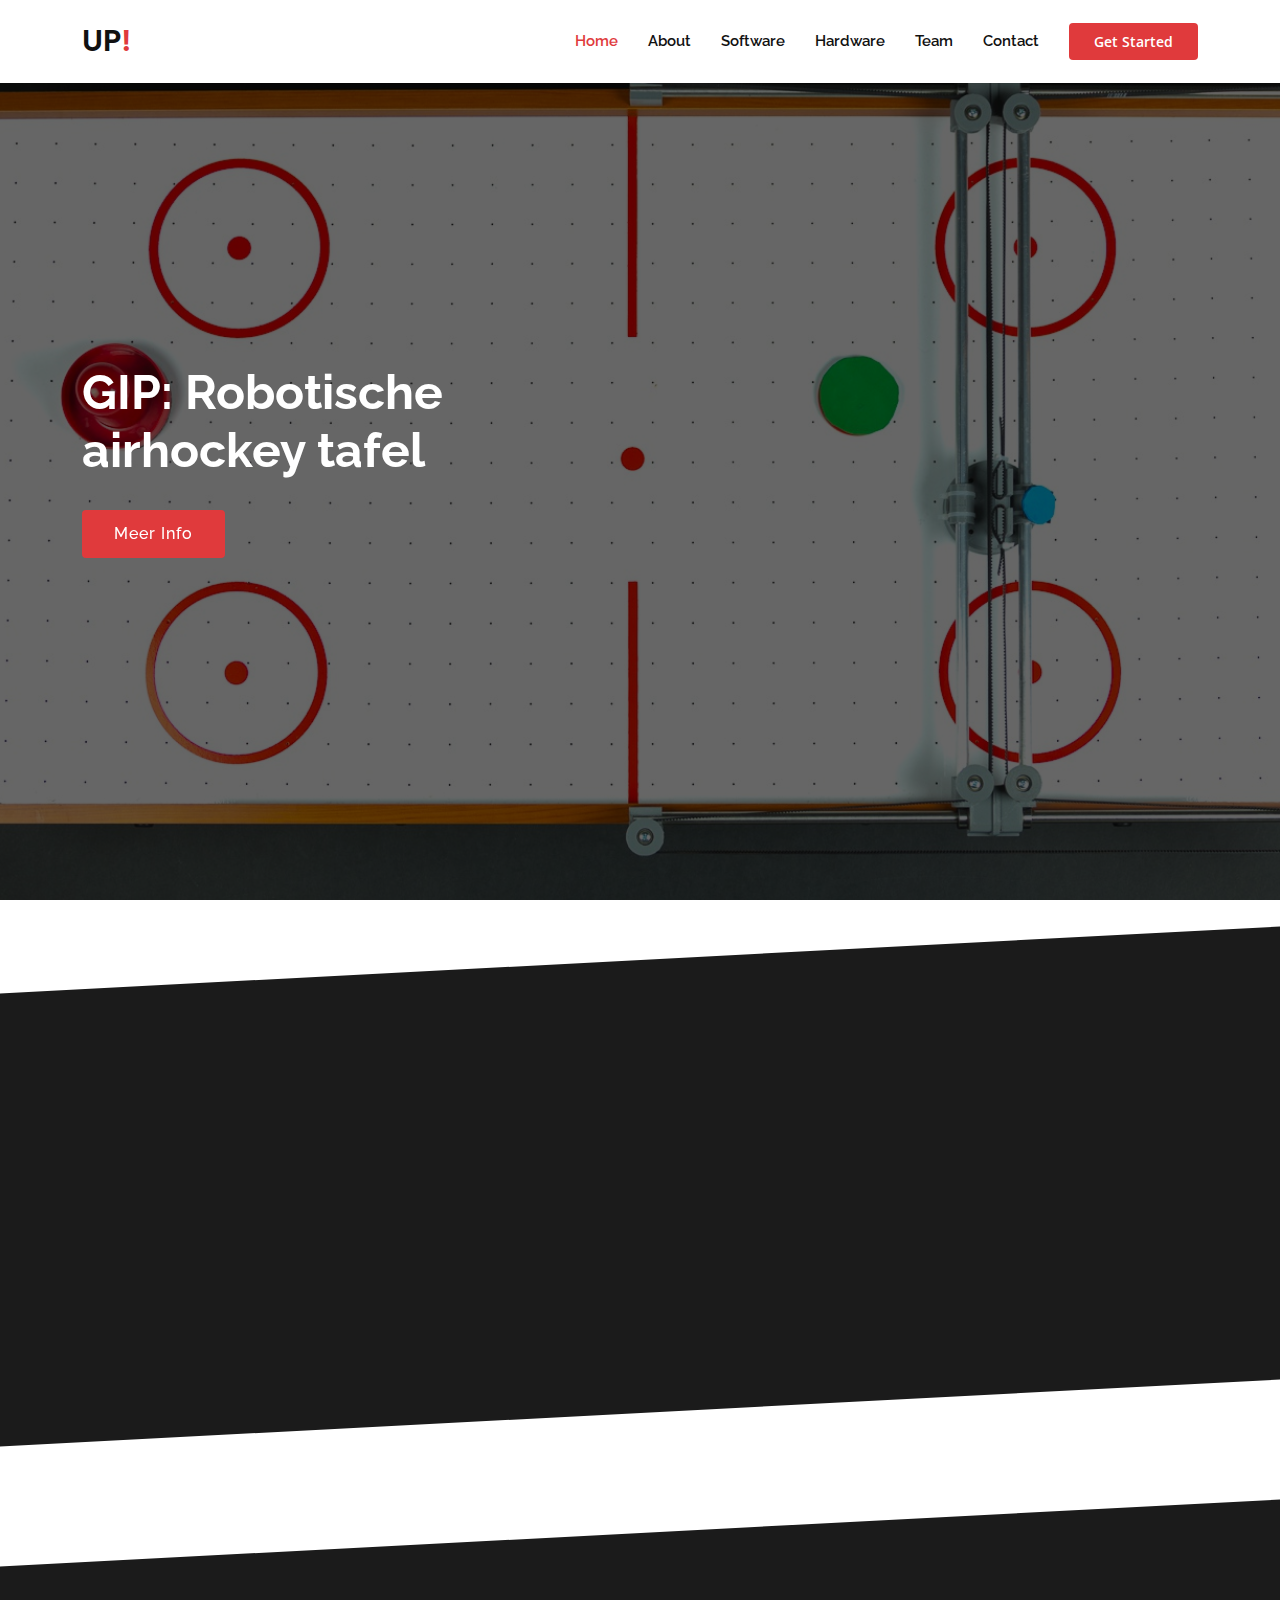
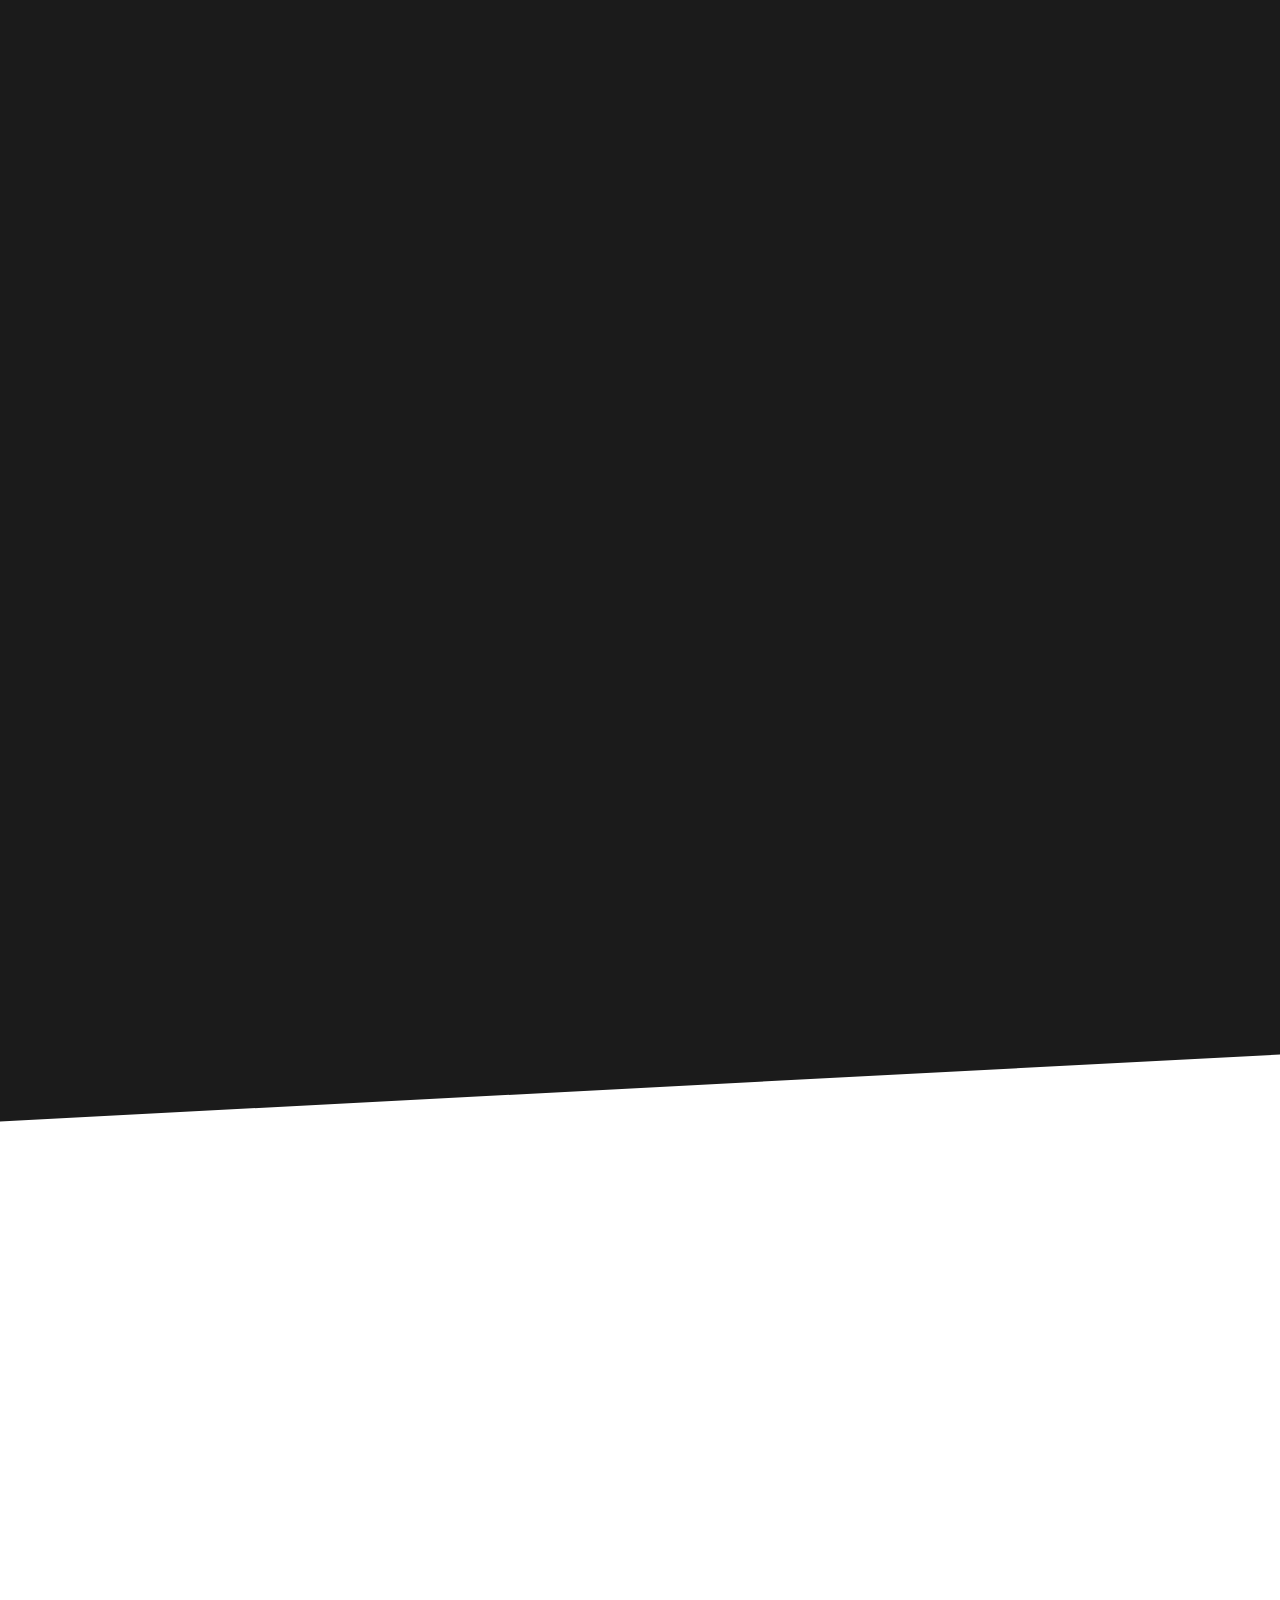
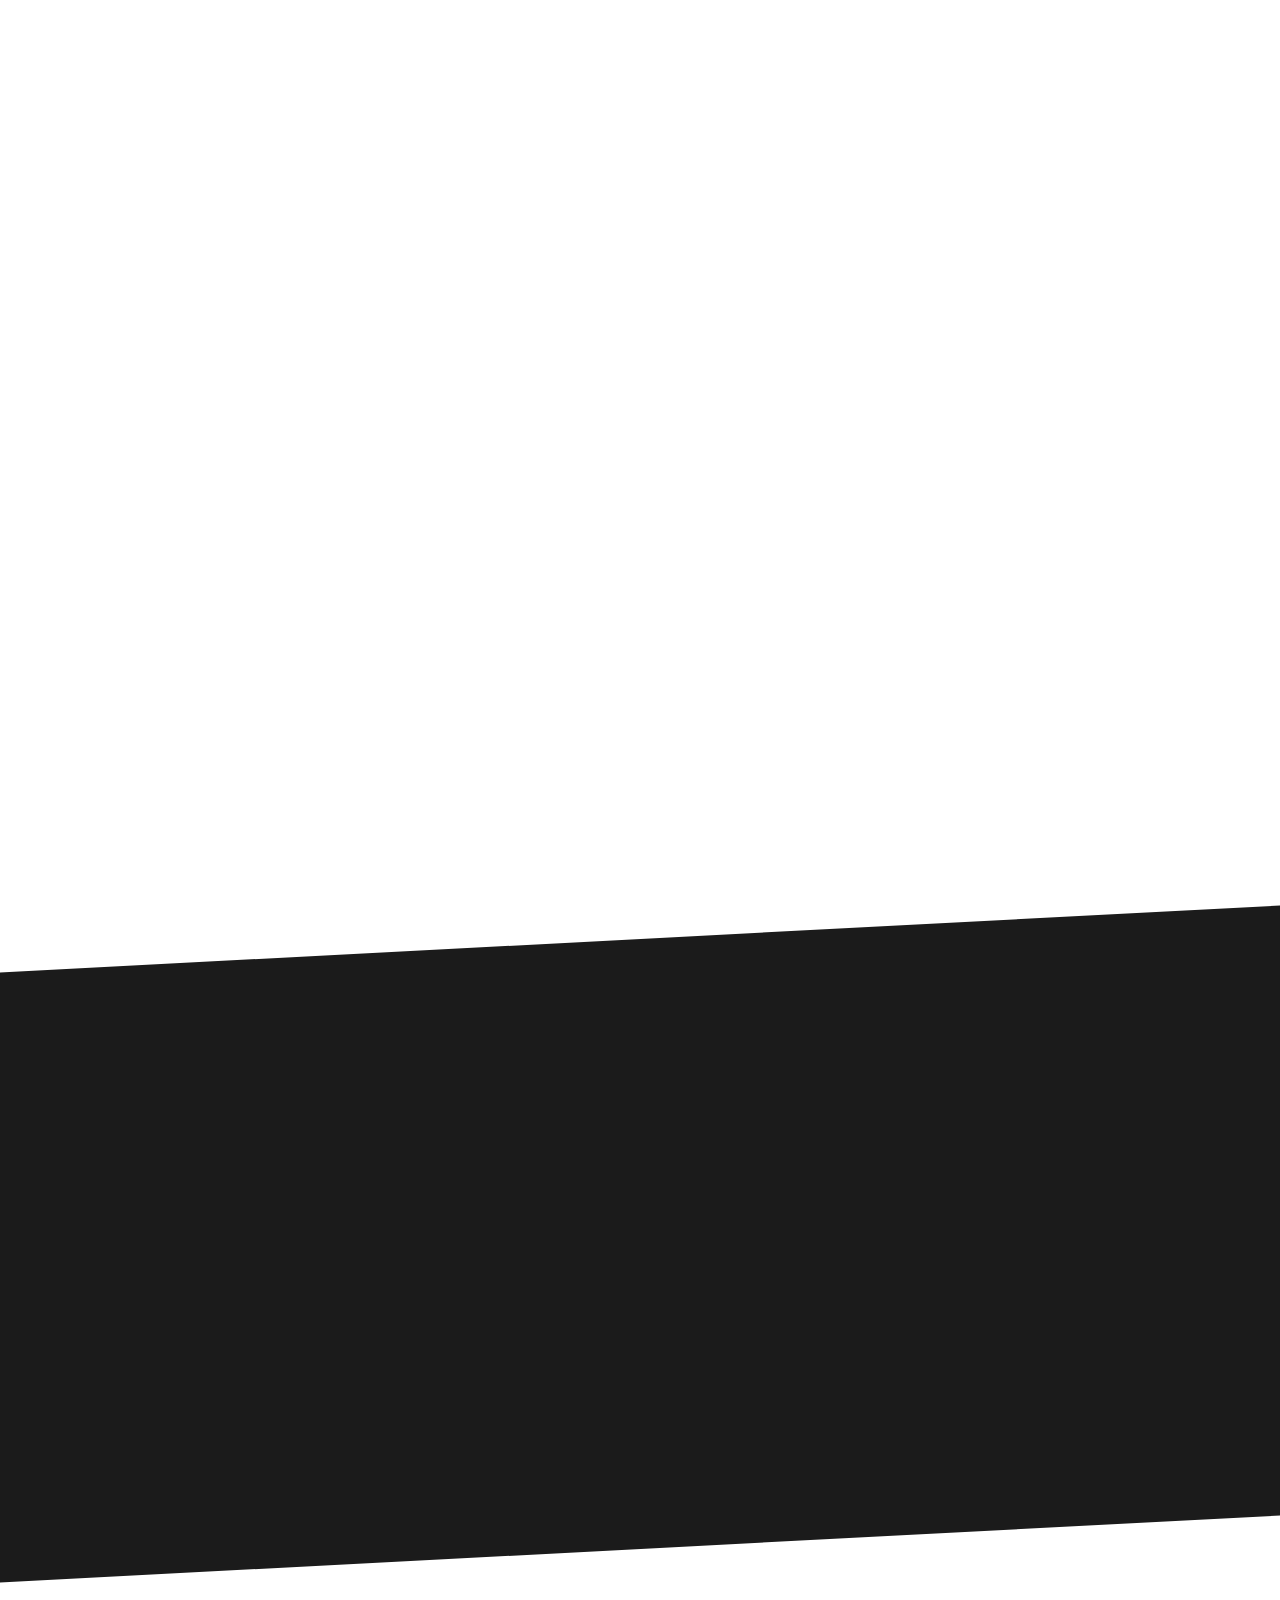
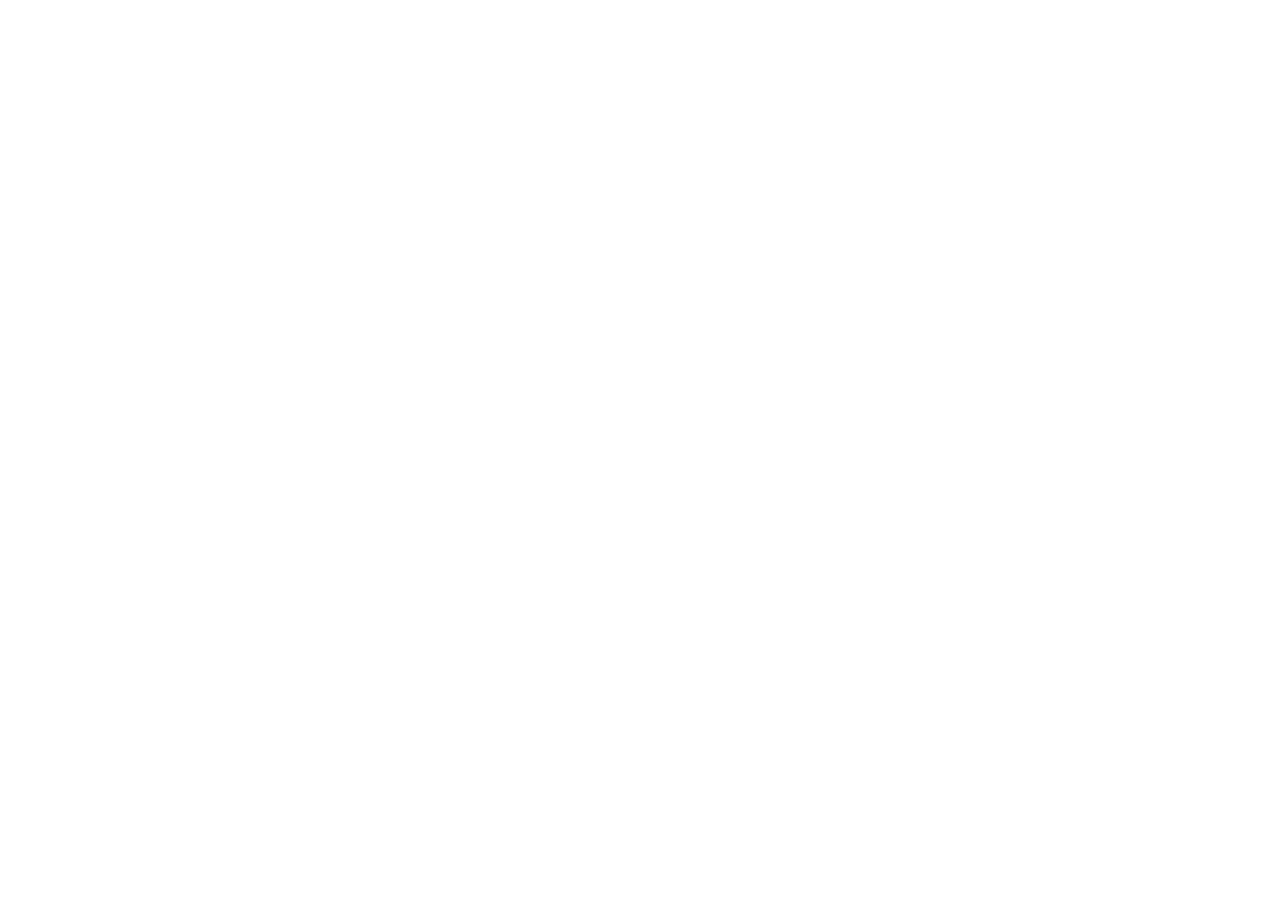
==== index.html @ 57c81ca1 "Update index.html" ====
<!DOCTYPE html>
<html lang="en">

<head>
  <meta charset="utf-8">
  <meta content="width=device-width, initial-scale=1.0" name="viewport">

  <title>GIP - robotische airhockey tafel</title>
  <meta content="" name="description">
  <meta content="" name="keywords">

  <!-- Favicons -->
  <link href="assets/img/air icoontje.jpg" rel="icon">
  <link href="assets/img/apple-touch-icon.png" rel="apple-touch-icon">

  <!-- Google Fonts -->
  <link href="https://fonts.googleapis.com/css?family=Open+Sans:300,300i,400,400i,600,600i,700,700i|Raleway:300,300i,400,400i,500,500i,600,600i,700,700i|Poppins:300,300i,400,400i,500,500i,600,600i,700,700i" rel="stylesheet">

  <!-- Vendor CSS Files -->
  <link href="assets/vendor/aos/aos.css" rel="stylesheet">
  <link href="assets/vendor/bootstrap/css/bootstrap.min.css" rel="stylesheet">
  <link href="assets/vendor/bootstrap-icons/bootstrap-icons.css" rel="stylesheet">
  <link href="assets/vendor/boxicons/css/boxicons.min.css" rel="stylesheet">
  <link href="assets/vendor/glightbox/css/glightbox.min.css" rel="stylesheet">
  <link href="assets/vendor/remixicon/remixicon.css" rel="stylesheet">
  <link href="assets/vendor/swiper/swiper-bundle.min.css" rel="stylesheet">

  <!-- Template Main CSS File -->
  <link href="assets/css/style.css" rel="stylesheet">

  <!-- =======================================================
  * Template Name: Presento - v3.5.0
  * Template URL: https://bootstrapmade.com/presento-bootstrap-corporate-template/
  * Author: BootstrapMade.com
  * License: https://bootstrapmade.com/license/
  ======================================================== -->
</head>

<body>

  <!-- ======= Header ======= -->
  <header id="header" class="fixed-top d-flex align-items-center">
    <div class="container d-flex align-items-center">
      <h1 class="logo me-auto"><a href="index.html">UP<span>!</span></a></h1>
      <!-- Uncomment below if you prefer to use an image logo -->
      <!-- <a href="index.html" class="logo me-auto"><img src="assets/img/logo.png" alt=""></a>-->

      <nav id="navbar" class="navbar order-last order-lg-0">
        <ul>
          <li><a class="nav-link scrollto active" href="#hero">Home</a></li>
          <li><a class="nav-link scrollto" href="#about">About</a></li>
          <li><a class="nav-link scrollto" href="#software">Software</a></li>
          <li><a class="nav-link scrollto " href="#hardware">Hardware</a></li>
          <li><a class="nav-link scrollto" href="#team">Team</a></li>
         <!-- <li><a href="blog.html">Blog</a></li>-->
         <!-- <li class="dropdown"><a href="#"><span>Drop Down</span> <i class="bi bi-chevron-down"></i></a>-->
            <!--<ul>
              <li><a href="#">Drop Down 1</a></li>
              <li class="dropdown"><a href="#"><span>Deep Drop Down</span> <i class="bi bi-chevron-right"></i></a>
                <ul>
                  <li><a href="#">Deep Drop Down 1</a></li>
                  <li><a href="#">Deep Drop Down 2</a></li>
                  <li><a href="#">Deep Drop Down 3</a></li>
                  <li><a href="#">Deep Drop Down 4</a></li>
                  <li><a href="#">Deep Drop Down 5</a></li>
                </ul>
              </li>
              <li><a href="#">Drop Down 2</a></li>
              <li><a href="#">Drop Down 3</a></li>
              <li><a href="#">Drop Down 4</a></li>
            </ul>
          </li>-->
          <li><a class="nav-link scrollto" href="#contact">Contact</a></li>
        </ul>
        <i class="bi bi-list mobile-nav-toggle"></i>
      </nav><!-- .navbar -->

      <a href="#about" class="get-started-btn scrollto">Get Started</a>
    </div>
  </header><!-- End Header -->

  <!-- ======= Hero Section ======= -->
  <section id="hero" class="d-flex align-items-center">

    <div class="container" data-aos="zoom-out" data-aos-delay="100">
      <div class="row">
        <div class="col-xl-6">
          <h1>GIP: Robotische airhockey tafel</h1>
          <!--  <h2>We are team of talented designers making websites with Bootstrap</h2> -->
          <a href="#about" class="btn-get-started scrollto">Meer Info</a>
        </div>
      </div>
    </div>

  </section><!-- End Hero -->

  <main id="main">

    <!-- ======= Clients Section ======= -->
    <!--<section id="clients" class="clients">
      <div class="container" data-aos="zoom-in">

        <div class="clients-slider swiper">
          <div class="swiper-wrapper align-items-center">
            <div class="swiper-slide"><img src="assets/img/clients/client-1.png" class="img-fluid" alt=""></div>
            <div class="swiper-slide"><img src="assets/img/clients/client-2.png" class="img-fluid" alt=""></div>
            <div class="swiper-slide"><img src="assets/img/clients/client-3.png" class="img-fluid" alt=""></div>
            <div class="swiper-slide"><img src="assets/img/clients/client-4.png" class="img-fluid" alt=""></div>
            <div class="swiper-slide"><img src="assets/img/clients/client-5.png" class="img-fluid" alt=""></div>
            <div class="swiper-slide"><img src="assets/img/clients/client-6.png" class="img-fluid" alt=""></div>
            <div class="swiper-slide"><img src="assets/img/clients/client-7.png" class="img-fluid" alt=""></div>
            <div class="swiper-slide"><img src="assets/img/clients/client-8.png" class="img-fluid" alt=""></div>
          </div>
          <div class="swiper-pagination"></div>
        </div>

      </div>
    </section><!-- End Clients Section -->

    <!-- ======= About Section ======= -->
    <section id="about" class="about section-bg">
      <div class="container" data-aos="fade-up">

        <div class="row no-gutters">
          <div class="content col-xl-5 d-flex align-items-stretch">
            <div class="content">
              <h3>Waarover gaat mijn GIP?</h3>
              <p>
                Ik bouw samen met Ali een robotische airhockey tafel. Het is dus de bedoeling dat je alleen kan spelen "tegen de computer". 
              </p>
              <a href="#" class="about-btn"><span>About us</span> <i class="bx bx-chevron-right"></i></a>
            </div>
          </div>
          <!--<div class="col-xl-7 d-flex align-items-stretch">
            <div class="icon-boxes d-flex flex-column justify-content-center">
              <div class="row">
                <div class="col-md-6 icon-box" data-aos="fade-up" data-aos-delay="100">
                  <i class="bx bx-receipt"></i>
                  <h4>Corporis voluptates sit</h4>
                  <p>Consequuntur sunt aut quasi enim aliquam quae harum pariatur laboris nisi ut aliquip</p>
                </div>
                <div class="col-md-6 icon-box" data-aos="fade-up" data-aos-delay="200">
                  <i class="bx bx-cube-alt"></i>
                  <h4>Ullamco laboris nisi</h4>
                  <p>Excepteur sint occaecat cupidatat non proident, sunt in culpa qui officia deserunt</p>
                </div>
                <div class="col-md-6 icon-box" data-aos="fade-up" data-aos-delay="300">
                  <i class="bx bx-images"></i>
                  <h4>Labore consequatur</h4>
                  <p>Aut suscipit aut cum nemo deleniti aut omnis. Doloribus ut maiores omnis facere</p>
                </div>
                <div class="col-md-6 icon-box" data-aos="fade-up" data-aos-delay="400">
                  <i class="bx bx-shield"></i>
                  <h4>Beatae veritatis</h4>
                  <p>Expedita veritatis consequuntur nihil tempore laudantium vitae denat pacta</p>
                </div>-->
              </div>
            </div><!-- End .content-->
          </div>
        </div>

      </div>
    </section><!-- End About Section -->

    <!-- ======= Counts Section ======= -->
    <!--<section id="counts" class="counts">
      <div class="container" data-aos="fade-up">

        <div class="row">

          <div class="col-lg-3 col-md-6">
            <div class="count-box">
              <i class="bi bi-emoji-smile"></i>
              <span data-purecounter-start="0" data-purecounter-end="232" data-purecounter-duration="1" class="purecounter"></span>
              <p>Happy Clients</p>
            </div>
          </div>

          <div class="col-lg-3 col-md-6 mt-5 mt-md-0">
            <div class="count-box">
              <i class="bi bi-journal-richtext"></i>
              <span data-purecounter-start="0" data-purecounter-end="521" data-purecounter-duration="1" class="purecounter"></span>
              <p>Projects</p>
            </div>
          </div>

          <div class="col-lg-3 col-md-6 mt-5 mt-lg-0">
            <div class="count-box">
              <i class="bi bi-headset"></i>
              <span data-purecounter-start="0" data-purecounter-end="1463" data-purecounter-duration="1" class="purecounter"></span>
              <p>Hours Of Support</p>
            </div>
          </div>

          <div class="col-lg-3 col-md-6 mt-5 mt-lg-0">
            <div class="count-box">
              <i class="bi bi-people"></i>
              <span data-purecounter-start="0" data-purecounter-end="15" data-purecounter-duration="1" class="purecounter"></span>
              <p>Hard Workers</p>
            </div>
          </div>

        </div>

      </div>
    </section><!-- End Counts Section -->

    <!-- ======= Tabs Section ======= -->
    <!--<section id="tabs" class="tabs">
      <div class="container" data-aos="fade-up">

        <ul class="nav nav-tabs row d-flex">
          <li class="nav-item col-3">
            <a class="nav-link active show" data-bs-toggle="tab" data-bs-target="#tab-1">
              <i class="ri-gps-line"></i>
              <h4 class="d-none d-lg-block">Modi sit est dela pireda nest</h4>
            </a>
          </li>
          <li class="nav-item col-3">
            <a class="nav-link" data-bs-toggle="tab" data-bs-target="#tab-2">
              <i class="ri-body-scan-line"></i>
              <h4 class="d-none d-lg-block">Unde praesenti mara setra le</h4>
            </a>
          </li>
          <li class="nav-item col-3">
            <a class="nav-link" data-bs-toggle="tab" data-bs-target="#tab-3">
              <i class="ri-sun-line"></i>
              <h4 class="d-none d-lg-block">Pariatur explica nitro dela</h4>
            </a>
          </li>
          <li class="nav-item col-3">
            <a class="nav-link" data-bs-toggle="tab" data-bs-target="#tab-4">
              <i class="ri-store-line"></i>
              <h4 class="d-none d-lg-block">Nostrum qui dile node</h4>
            </a>
          </li>
        </ul>

        <div class="tab-content">
          <div class="tab-pane active show" id="tab-1">
            <div class="row">
              <div class="col-lg-6 order-2 order-lg-1 mt-3 mt-lg-0" data-aos="fade-up" data-aos-delay="100">
                <h3>Voluptatem dignissimos provident quasi corporis voluptates sit assumenda.</h3>
                <p class="fst-italic">
                  Lorem ipsum dolor sit amet, consectetur adipiscing elit, sed do eiusmod tempor incididunt ut labore et dolore
                  magna aliqua.
                </p>
                <ul>
                  <li><i class="ri-check-double-line"></i> Ullamco laboris nisi ut aliquip ex ea commodo consequat.</li>
                  <li><i class="ri-check-double-line"></i> Duis aute irure dolor in reprehenderit in voluptate velit.</li>
                  <li><i class="ri-check-double-line"></i> Ullamco laboris nisi ut aliquip ex ea commodo consequat. Duis aute irure dolor in reprehenderit in voluptate trideta storacalaperda mastiro dolore eu fugiat nulla pariatur.</li>
                </ul>
                <p>
                  Ullamco laboris nisi ut aliquip ex ea commodo consequat. Duis aute irure dolor in reprehenderit in voluptate
                  velit esse cillum dolore eu fugiat nulla pariatur. Excepteur sint occaecat cupidatat non proident, sunt in
                  culpa qui officia deserunt mollit anim id est laborum
                </p>
              </div>
              <div class="col-lg-6 order-1 order-lg-2 text-center" data-aos="fade-up" data-aos-delay="200">
                <img src="assets/img/tabs-1.jpg" alt="" class="img-fluid">
              </div>
            </div>
          </div>
          <div class="tab-pane" id="tab-2">
            <div class="row">
              <div class="col-lg-6 order-2 order-lg-1 mt-3 mt-lg-0">
                <h3>Neque exercitationem debitis soluta quos debitis quo mollitia officia est</h3>
                <p>
                  Ullamco laboris nisi ut aliquip ex ea commodo consequat. Duis aute irure dolor in reprehenderit in voluptate
                  velit esse cillum dolore eu fugiat nulla pariatur. Excepteur sint occaecat cupidatat non proident, sunt in
                  culpa qui officia deserunt mollit anim id est laborum
                </p>
                <p class="fst-italic">
                  Lorem ipsum dolor sit amet, consectetur adipiscing elit, sed do eiusmod tempor incididunt ut labore et dolore
                  magna aliqua.
                </p>
                <ul>
                  <li><i class="ri-check-double-line"></i> Ullamco laboris nisi ut aliquip ex ea commodo consequat.</li>
                  <li><i class="ri-check-double-line"></i> Duis aute irure dolor in reprehenderit in voluptate velit.</li>
                  <li><i class="ri-check-double-line"></i> Provident mollitia neque rerum asperiores dolores quos qui a. Ipsum neque dolor voluptate nisi sed.</li>
                  <li><i class="ri-check-double-line"></i> Ullamco laboris nisi ut aliquip ex ea commodo consequat. Duis aute irure dolor in reprehenderit in voluptate trideta storacalaperda mastiro dolore eu fugiat nulla pariatur.</li>
                </ul>
              </div>
              <div class="col-lg-6 order-1 order-lg-2 text-center">
                <img src="assets/img/tabs-2.jpg" alt="" class="img-fluid">
              </div>
            </div>
          </div>
          <div class="tab-pane" id="tab-3">
            <div class="row">
              <div class="col-lg-6 order-2 order-lg-1 mt-3 mt-lg-0">
                <h3>Voluptatibus commodi ut accusamus ea repudiandae ut autem dolor ut assumenda</h3>
                <p>
                  Ullamco laboris nisi ut aliquip ex ea commodo consequat. Duis aute irure dolor in reprehenderit in voluptate
                  velit esse cillum dolore eu fugiat nulla pariatur. Excepteur sint occaecat cupidatat non proident, sunt in
                  culpa qui officia deserunt mollit anim id est laborum
                </p>
                <ul>
                  <li><i class="ri-check-double-line"></i> Ullamco laboris nisi ut aliquip ex ea commodo consequat.</li>
                  <li><i class="ri-check-double-line"></i> Duis aute irure dolor in reprehenderit in voluptate velit.</li>
                  <li><i class="ri-check-double-line"></i> Provident mollitia neque rerum asperiores dolores quos qui a. Ipsum neque dolor voluptate nisi sed.</li>
                </ul>
                <p class="fst-italic">
                  Lorem ipsum dolor sit amet, consectetur adipiscing elit, sed do eiusmod tempor incididunt ut labore et dolore
                  magna aliqua.
                </p>
              </div>
              <div class="col-lg-6 order-1 order-lg-2 text-center">
                <img src="assets/img/tabs-3.jpg" alt="" class="img-fluid">
              </div>
            </div>
          </div>
          <div class="tab-pane" id="tab-4">
            <div class="row">
              <div class="col-lg-6 order-2 order-lg-1 mt-3 mt-lg-0">
                <h3>Omnis fugiat ea explicabo sunt dolorum asperiores sequi inventore rerum</h3>
                <p>
                  Ullamco laboris nisi ut aliquip ex ea commodo consequat. Duis aute irure dolor in reprehenderit in voluptate
                  velit esse cillum dolore eu fugiat nulla pariatur. Excepteur sint occaecat cupidatat non proident, sunt in
                  culpa qui officia deserunt mollit anim id est laborum
                </p>
                <p class="fst-italic">
                  Lorem ipsum dolor sit amet, consectetur adipiscing elit, sed do eiusmod tempor incididunt ut labore et dolore
                  magna aliqua.
                </p>
                <ul>
                  <li><i class="ri-check-double-line"></i> Ullamco laboris nisi ut aliquip ex ea commodo consequat.</li>
                  <li><i class="ri-check-double-line"></i> Duis aute irure dolor in reprehenderit in voluptate velit.</li>
                  <li><i class="ri-check-double-line"></i> Ullamco laboris nisi ut aliquip ex ea commodo consequat. Duis aute irure dolor in reprehenderit in voluptate trideta storacalaperda mastiro dolore eu fugiat nulla pariatur.</li>
                </ul>
              </div>
              <div class="col-lg-6 order-1 order-lg-2 text-center">
                <img src="assets/img/tabs-4.jpg" alt="" class="img-fluid">
              </div>
            </div>
          </div>
        </div>

      </div>
    </section><!-- End Tabs Section -->

    <!-- ======= Software Section ======= -->
    <section id="software" class="software section-bg ">
      <div class="container" data-aos="fade-up">

        <div class="section-title">
          <h2>Software</h2>
          <p>In het onderstaande bestand vindt u de onderdelenlijst.</p>
        </div>
        <!--<p><iframe src="https://ptiz-my.sharepoint.com/:x:/g/personal/aron_declercq_school_ptiz_be/EaY5X-u7mkFIuTuMSvEYuCYBHSQghwsPdjTeiPGAQXugtw?e=gOOz6E"width="1350" height="450" style="border:0;" allowfullscreen="" loading="lazy"></iframe></p> -->
          <div class="col-md-6">
            <img src="assets/img/onderdelen gip.jpeg"alt="HTML5 Icon" style="width:128px;height:128px;">
            <div class="icon-box" data-aos="fade-up" data-aos-delay="100">
              <i class="bi bi-briefcase"></i>
              <h4><a href="#">Lorem Ipsum</a></h4>
              <p>Voluptatum deleniti atque corrupti quos dolores et quas molestias excepturi sint occaecati cupiditate non provident</p>
            </div>
          </div>
          <div class="col-md-6 mt-4 mt-md-0">
            <div class="icon-box" data-aos="fade-up" data-aos-delay="200">
              <i class="bi bi-card-checklist"></i>
              <h4><a href="#">Dolor Sitema</a></h4>
              <p>Minim veniam, quis nostrud exercitation ullamco laboris nisi ut aliquip ex ea commodo consequat tarad limino ata</p>
            </div>
          </div>
          <div class="col-md-6 mt-4 mt-md-0">
            <div class="icon-box" data-aos="fade-up" data-aos-delay="300">
              <i class="bi bi-bar-chart"></i>
              <h4><a href="#">Sed ut perspiciatis</a></h4>
              <p>Duis aute irure dolor in reprehenderit in voluptate velit esse cillum dolore eu fugiat nulla pariatur</p>
            </div>
          </div>
          <div class="col-md-6 mt-4 mt-md-0">
            <img src="assets/img/onderdelen gip 2.jpeg gip.jpeg"alt="HTML5 Icon" style="width:128px;height:128px;">
            <div class="icon-box" data-aos="fade-up" data-aos-delay="400">
              <i class="bi bi-binoculars"></i>
              <h4><a href="#">Nemo Enim</a></h4>
              <p>Excepteur sint occaecat cupidatat non proident, sunt in culpa qui officia deserunt mollit anim id est laborum</p>
            </div>
          </div>
          <div class="col-md-6 mt-4 mt-md-0">
            <div class="icon-box" data-aos="fade-up" data-aos-delay="500">
              <i class="bi bi-brightness-high"></i>
              <h4><a href="#">Magni Dolore</a></h4>
              <p>At vero eos et accusamus et iusto odio dignissimos ducimus qui blanditiis praesentium voluptatum deleniti atque</p>
            </div>
          </div>
          <div class="col-md-6 mt-4 mt-md-0">
            <div class="icon-box" data-aos="fade-up" data-aos-delay="600">
              <i class="bi bi-calendar4-week"></i>
              <h4><a href="#">Eiusmod Tempor</a></h4>
              <p>Et harum quidem rerum facilis est et expedita distinctio. Nam libero tempore, cum soluta nobis est eligendi</p>
            </div>
          </div>
        </div>

      </div>
    </section><!-- End Services Section -->

    <!-- ======= Hardware Section ======= -->
    <section id="hardware" class="hardware">
      <div class="container" data-aos="fade-up">

        <div class="section-title">
          <h2>Hardware</h2>
          <p>Hieronder vind je wat foto's over de onderdelen.</p>
        </div>

        <div class="row" data-aos="fade-up" data-aos-delay="100">
          <div class="col-lg-12 d-flex justify-content-center">
            <ul id="hardware-flters">
              <li data-filter="*" class="filter-active">All</li>
              <li data-filter=".filter-app">App</li>
              <li data-filter=".filter-card">Card</li>
              <li data-filter=".filter-web">Web</li>
            </ul>
          </div>
        </div>

        <div class="row hardware-container" data-aos="fade-up" data-aos-delay="200">

          <div class="col-lg-4 col-md-6 hardware-item filter-app">
            <div class="hardware-wrap">
              <img src="assets/img/White.png" class="img-fluid" alt="">
              <div class="software-info">
                <h4></h4>
                <p></p>
                <div class="hardware-links">
                  <!--<a href="assets/img/onderdelen gip.jpeg" data-gallery="portfolioGallery" class="portfolio-lightbox" title="App 1"><i class="bx bx-plus"></i></a>
                  <a href="portfolio-details.html" title="More Details"><i class="bx bx-link"></i></a>-->
                </div>
              </div>
            </div>
          </div>

          <div class="col-lg-4 col-md-6 portfolio-item filter-web">
            <div class="portfolio-wrap">
              <img src="assets/img/onderdelen gip 2.jpeg" class="img-fluid" alt="">
              <div class="portfolio-info">
                <h4>3D geprintte onderdelen</h4>
                <p></p>
                <div class="portfolio-links">
                  <a href="assets/img/onderdelen gip 2.jpeg" data-gallery="portfolioGallery" class="portfolio-lightbox" title="Web 3"><i class="bx bx-plus"></i></a>
                  <!--<a href="portfolio-details.html" title="More Details"><i class="bx bx-link"></i></a>-->
                </div>
              </div>
            </div>
          </div>

          <div class="col-lg-4 col-md-6 portfolio-item filter-app">
            <div class="portfolio-wrap">
              <img src="assets/img/White.png" class="img-fluid" alt="">
              <div class="portfolio-info">
                <h4></h4>
                <p></p>
                <div class="portfolio-links">
                  <!--<a href="assets/img/portfolio/portfolio-3.jpg" data-gallery="portfolioGallery" class="portfolio-lightbox" title="App 2"><i class="bx bx-plus"></i></a>
                  <a href="portfolio-details.html" title="More Details"><i class="bx bx-link"></i></a>-->
                </div>
              </div>
            </div>
          </div>

          <div class="col-lg-4 col-md-6 portfolio-item filter-card">
            <div class="portfolio-wrap">
              <img src="assets/img/steppermotoren.jpeg" class="img-fluid" alt="">
              <div class="portfolio-info">
                <h4>Stappenmotoren</h4>
                <p></p>
                <div class="portfolio-links">
                  <a href="assets/img/steppermotoren.jpeg" data-gallery="portfolioGallery" class="portfolio-lightbox" title="Card 2"><i class="bx bx-plus"></i></a>
                  <!--<a href="portfolio-details.html" title="More Details"><i class="bx bx-link"></i></a>-->
                </div>
              </div>
            </div>
          </div>

          <div class="col-lg-4 col-md-6 portfolio-item filter-web">
            <div class="portfolio-wrap">
              <img src="assets/img/onderdelen gip.jpeg" class="img-fluid" alt="">
              <div class="portfolio-info">
                <h4>Web 2</h4>
                <p>Web</p>
                <div class="portfolio-links">
                  <a href="assets/img/onderdelen gip.jpeg" data-gallery="portfolioGallery" class="portfolio-lightbox" title="Web 2"><i class="bx bx-plus"></i></a>
                  <!--<a href="portfolio-details.html" title="More Details"><i class="bx bx-link"></i></a>-->
                </div>
              </div>
            </div>
          </div>

          <div class="col-lg-4 col-md-6 portfolio-item filter-app">
            <div class="portfolio-wrap">
              <img src="assets/img/arduino, shield en drivers.jpeg" class="img-fluid" alt="">
              <div class="portfolio-info">
                <h4>Arduino + shield + drivers</h4>
                <p></p>
                <div class="portfolio-links">
                  <a href="assets/img/arduino, shield en drivers.jpeg" data-gallery="portfolioGallery" class="portfolio-lightbox" title="App 3"><i class="bx bx-plus"></i></a>
                  <!--<a href="portfolio-details.html" title="More Details"><i class="bx bx-link"></i></a>-->
                </div>
              </div>
            </div>
          </div>

          <div class="col-lg-4 col-md-6 portfolio-item filter-card">
            <div class="portfolio-wrap">
              <img src="assets/img/portfolio/portfolio-7.jpg" class="img-fluid" alt="">
              <div class="portfolio-info">
                <h4>Card 1</h4>
                <p>Card</p>
                <div class="portfolio-links">
                  <a href="assets/img/portfolio/portfolio-7.jpg" data-gallery="portfolioGallery" class="portfolio-lightbox" title="Card 1"><i class="bx bx-plus"></i></a>
                  <a href="portfolio-details.html" title="More Details"><i class="bx bx-link"></i></a>
                </div>
              </div>
            </div>
          </div>

          <div class="col-lg-4 col-md-6 portfolio-item filter-card">
            <div class="portfolio-wrap">
              <img src="" class="img-fluid" alt="">
              <div class="portfolio-info">
                <h4>Card 3</h4>
                <p>Card</p>
                <div class="portfolio-links">
                  <a href="assets/img/portfolio/portfolio-8.jpg" data-gallery="portfolioGallery" class="portfolio-lightbox" title="Card 3"><i class="bx bx-plus"></i></a>
                  <a href="portfolio-details.html" title="More Details"><i class="bx bx-link"></i></a>
                </div>
              </div>
            </div>
          </div>

          <div class="col-lg-4 col-md-6 portfolio-item filter-web">
            <div class="portfolio-wrap">
              <img src="assets/img/portfolio/portfolio-9.jpg" class="img-fluid" alt="">
              <div class="portfolio-info">
                <h4>Web 3</h4>
                <p>Web</p>
                <div class="portfolio-links">
                  <a href="assets/img/portfolio/portfolio-9.jpg" data-gallery="portfolioGallery" class="portfolio-lightbox" title="Web 3"><i class="bx bx-plus"></i></a>
                  <a href="portfolio-details.html" title="More Details"><i class="bx bx-link"></i></a>
                </div>
              </div>
            </div>
          </div>
          <!--<iframe src="https://ptiz-my.sharepoint.com/personal/aron_declercq_school_ptiz_be/_layouts/15/Doc.aspx?sourcedoc={c633ddd8-854e-4594-9a18-c4fe45a2bbd9}&amp;action=embedview" width="1300px" height="500px" frameborder="0">Dit is een ingesloten <a target="_blank" href="https://office.com">Microsoft Office</a>-documentbestand dat mogelijk is gemaakt met <a target="_blank" href="https://office.com/webapps">Office</a>.</iframe>        <div class="row">-->
            <br>
            <center><a href="https://ptiz-my.sharepoint.com/personal/aron_declercq_school_ptiz_be/_layouts/15/Doc.aspx?sourcedoc={c633ddd8-854e-4594-9a18-c4fe45a2bbd9}&amp;action=embedview" target="_blank">GIP onderdelenlijst</a></center>
        </div>
      </div>
    </section><!-- End Portfolio Section -->

    <!-- ======= Testimonials Section ======= -->
    <!--<section id="testimonials" class="testimonials">
      <div class="container" data-aos="fade-up">
        <div class="section-title">
          <h2>Testimonials</h2>
          <p>Magnam dolores commodi suscipit. Necessitatibus eius consequatur ex aliquid fuga eum quidem. Sit sint consectetur velit. Quisquam quos quisquam cupiditate. Et nemo qui impedit suscipit alias ea.</p>
        </div>

        <div class="testimonials-slider swiper" data-aos="fade-up" data-aos-delay="100">
          <div class="swiper-wrapper">

            <div class="swiper-slide">
              <div class="testimonial-wrap">
                <div class="testimonial-item">
                  <img src="assets/img/testimonials/testimonials-1.jpg" class="testimonial-img" alt="">
                  <h3>Saul Goodman</h3>
                  <h4>Ceo &amp; Founder</h4>
                  <p>
                    <i class="bx bxs-quote-alt-left quote-icon-left"></i>
                    Proin iaculis purus consequat sem cure digni ssim donec porttitora entum suscipit rhoncus. Accusantium quam, ultricies eget id, aliquam eget nibh et. Maecen aliquam, risus at semper.
                    <i class="bx bxs-quote-alt-right quote-icon-right"></i>
                  </p>
                </div>
              </div>
            </div><!-- End testimonial item -->

            <!--<div class="swiper-slide">
              <div class="testimonial-wrap">
                <div class="testimonial-item">
                  <img src="assets/img/testimonials/testimonials-2.jpg" class="testimonial-img" alt="">
                  <h3>Sara Wilsson</h3>
                  <h4>Designer</h4>
                  <p>
                    <i class="bx bxs-quote-alt-left quote-icon-left"></i>
                    Export tempor illum tamen malis malis eram quae irure esse labore quem cillum quid cillum eram malis quorum velit fore eram velit sunt aliqua noster fugiat irure amet legam anim culpa.
                    <i class="bx bxs-quote-alt-right quote-icon-right"></i>
                  </p>
                </div>
              </div>
            </div><!-- End testimonial item -->

            <!--<div class="swiper-slide">
              <div class="testimonial-wrap">
                <div class="testimonial-item">
                  <img src="assets/img/testimonials/testimonials-3.jpg" class="testimonial-img" alt="">
                  <h3>Jena Karlis</h3>
                  <h4>Store Owner</h4>
                  <p>
                    <i class="bx bxs-quote-alt-left quote-icon-left"></i>
                    Enim nisi quem export duis labore cillum quae magna enim sint quorum nulla quem veniam duis minim tempor labore quem eram duis noster aute amet eram fore quis sint minim.
                    <i class="bx bxs-quote-alt-right quote-icon-right"></i>
                  </p>
                </div>
              </div>
            </div><!-- End testimonial item -->

            <!--<div class="swiper-slide">
              <div class="testimonial-wrap">
                <div class="testimonial-item">
                  <img src="assets/img/testimonials/testimonials-4.jpg" class="testimonial-img" alt="">
                  <h3>Matt Brandon</h3>
                  <h4>Freelancer</h4>
                  <p>
                    <i class="bx bxs-quote-alt-left quote-icon-left"></i>
                    Fugiat enim eram quae cillum dolore dolor amet nulla culpa multos export minim fugiat minim velit minim dolor enim duis veniam ipsum anim magna sunt elit fore quem dolore labore illum veniam.
                    <i class="bx bxs-quote-alt-right quote-icon-right"></i>
                  </p>
                </div>
              </div>
            </div><!-- End testimonial item -->

            <!--<div class="swiper-slide">
              <div class="testimonial-wrap">
                <div class="testimonial-item">
                  <img src="assets/img/testimonials/testimonials-5.jpg" class="testimonial-img" alt="">
                  <h3>John Larson</h3>
                  <h4>Entrepreneur</h4>
                  <p>
                    <i class="bx bxs-quote-alt-left quote-icon-left"></i>
                    Quis quorum aliqua sint quem legam fore sunt eram irure aliqua veniam tempor noster veniam enim culpa labore duis sunt culpa nulla illum cillum fugiat esse veniam culpa fore nisi cillum quid.
                    <i class="bx bxs-quote-alt-right quote-icon-right"></i>
                  </p>
                </div>
              </div>
            </div><!-- End testimonial item -->

          <!--</div>
          <div class="swiper-pagination"></div>
        </div>

      </div>
    </section><!-- End Testimonials Section -->

    <!-- ======= Pricing Section ======= -->
    <!--<section id="pricing" class="pricing section-bg">
      <div class="container" data-aos="fade-up">

        <div class="section-title">
          <h2>Pricing</h2>
          <p>Magnam dolores commodi suscipit. Necessitatibus eius consequatur ex aliquid fuga eum quidem. Sit sint consectetur velit. Quisquam quos quisquam cupiditate. Et nemo qui impedit suscipit alias ea.</p>
        </div>

        <div class="row">

          <div class="col-lg-4 col-md-6">
            <div class="box" data-aos="fade-up" data-aos-delay="100">
              <h3>Free</h3>
              <h4><sup>$</sup>0<span> / month</span></h4>
              <ul>
                <li>Aida dere</li>
                <li>Nec feugiat nisl</li>
                <li>Nulla at volutpat dola</li>
                <li class="na">Pharetra massa</li>
                <li class="na">Massa ultricies mi</li>
              </ul>
              <div class="btn-wrap">
                <a href="#" class="btn-buy">Buy Now</a>
              </div>
            </div>
          </div>

          <div class="col-lg-4 col-md-6 mt-4 mt-md-0">
            <div class="box featured" data-aos="fade-up" data-aos-delay="200">
              <h3>Business</h3>
              <h4><sup>$</sup>19<span> / month</span></h4>
              <ul>
                <li>Aida dere</li>
                <li>Nec feugiat nisl</li>
                <li>Nulla at volutpat dola</li>
                <li>Pharetra massa</li>
                <li class="na">Massa ultricies mi</li>
              </ul>
              <div class="btn-wrap">
                <a href="#" class="btn-buy">Buy Now</a>
              </div>
            </div>
          </div>

          <div class="col-lg-4 col-md-6 mt-4 mt-lg-0">
            <div class="box" data-aos="fade-up" data-aos-delay="300">
              <h3>Developer</h3>
              <h4><sup>$</sup>29<span> / month</span></h4>
              <ul>
                <li>Aida dere</li>
                <li>Nec feugiat nisl</li>
                <li>Nulla at volutpat dola</li>
                <li>Pharetra massa</li>
                <li>Massa ultricies mi</li>
              </ul>
              <div class="btn-wrap">
                <a href="#" class="btn-buy">Buy Now</a>
              </div>
            </div>
          </div>

        </div>

      </div>
    </section><!-- End Pricing Section -->

    <!-- ======= Frequently Asked Questions Section ======= -->
    <!--<section id="faq" class="faq">
      <div class="container" data-aos="fade-up">

        <div class="section-title">
          <h2>Frequently Asked Questions</h2>
        </div>

        <ul class="faq-list accordion" data-aos="fade-up">

          <li>
            <a data-bs-toggle="collapse" class="collapsed" data-bs-target="#faq1">Non consectetur a erat nam at lectus urna duis? <i class="bx bx-chevron-down icon-show"></i><i class="bx bx-x icon-close"></i></a>
            <div id="faq1" class="collapse" data-bs-parent=".faq-list">
              <p>
                Feugiat pretium nibh ipsum consequat. Tempus iaculis urna id volutpat lacus laoreet non curabitur gravida. Venenatis lectus magna fringilla urna porttitor rhoncus dolor purus non.
              </p>
            </div>
          </li>

          <li>
            <a data-bs-toggle="collapse" data-bs-target="#faq2" class="collapsed">Feugiat scelerisque varius morbi enim nunc faucibus a pellentesque? <i class="bx bx-chevron-down icon-show"></i><i class="bx bx-x icon-close"></i></a>
            <div id="faq2" class="collapse" data-bs-parent=".faq-list">
              <p>
                Dolor sit amet consectetur adipiscing elit pellentesque habitant morbi. Id interdum velit laoreet id donec ultrices. Fringilla phasellus faucibus scelerisque eleifend donec pretium. Est pellentesque elit ullamcorper dignissim. Mauris ultrices eros in cursus turpis massa tincidunt dui.
              </p>
            </div>
          </li>

          <li>
            <a data-bs-toggle="collapse" data-bs-target="#faq3" class="collapsed">Dolor sit amet consectetur adipiscing elit pellentesque habitant morbi? <i class="bx bx-chevron-down icon-show"></i><i class="bx bx-x icon-close"></i></a>
            <div id="faq3" class="collapse" data-bs-parent=".faq-list">
              <p>
                Eleifend mi in nulla posuere sollicitudin aliquam ultrices sagittis orci. Faucibus pulvinar elementum integer enim. Sem nulla pharetra diam sit amet nisl suscipit. Rutrum tellus pellentesque eu tincidunt. Lectus urna duis convallis convallis tellus. Urna molestie at elementum eu facilisis sed odio morbi quis
              </p>
            </div>
          </li>

          <li>
            <a data-bs-toggle="collapse" data-bs-target="#faq4" class="collapsed">Ac odio tempor orci dapibus. Aliquam eleifend mi in nulla? <i class="bx bx-chevron-down icon-show"></i><i class="bx bx-x icon-close"></i></a>
            <div id="faq4" class="collapse" data-bs-parent=".faq-list">
              <p>
                Dolor sit amet consectetur adipiscing elit pellentesque habitant morbi. Id interdum velit laoreet id donec ultrices. Fringilla phasellus faucibus scelerisque eleifend donec pretium. Est pellentesque elit ullamcorper dignissim. Mauris ultrices eros in cursus turpis massa tincidunt dui.
              </p>
            </div>
          </li>

          <li>
            <a data-bs-toggle="collapse" data-bs-target="#faq5" class="collapsed">Tempus quam pellentesque nec nam aliquam sem et tortor consequat? <i class="bx bx-chevron-down icon-show"></i><i class="bx bx-x icon-close"></i></a>
            <div id="faq5" class="collapse" data-bs-parent=".faq-list">
              <p>
                Molestie a iaculis at erat pellentesque adipiscing commodo. Dignissim suspendisse in est ante in. Nunc vel risus commodo viverra maecenas accumsan. Sit amet nisl suscipit adipiscing bibendum est. Purus gravida quis blandit turpis cursus in
              </p>
            </div>
          </li>

          <li>
            <a data-bs-toggle="collapse" data-bs-target="#faq6" class="collapsed">Tortor vitae purus faucibus ornare. Varius vel pharetra vel turpis nunc eget lorem dolor? <i class="bx bx-chevron-down icon-show"></i><i class="bx bx-x icon-close"></i></a>
            <div id="faq6" class="collapse" data-bs-parent=".faq-list">
              <p>
                Laoreet sit amet cursus sit amet dictum sit amet justo. Mauris vitae ultricies leo integer malesuada nunc vel. Tincidunt eget nullam non nisi est sit amet. Turpis nunc eget lorem dolor sed. Ut venenatis tellus in metus vulputate eu scelerisque. Pellentesque diam volutpat commodo sed egestas egestas fringilla phasellus faucibus. Nibh tellus molestie nunc non blandit massa enim nec.
              </p>
            </div>
          </li>

        </ul>

      </div>
    </section><!-- End Frequently Asked Questions Section -->

    <!-- ======= Team Section ======= -->
    <section id="team" class="team section-bg">
      <div class="container" data-aos="fade-up">

        <div class="section-title">
          <h2>Team</h2>
          <p>Dit is ons team.</p>
        </div>

        <div class="row">

          <!--<div class="col-lg-3 col-md-6 d-flex align-items-stretch">
            <div class="member" data-aos="fade-up" data-aos-delay="100">
              <div class="member-img">
                <img src="assets/img/Aron De Clercq.jpg" class="img-fluid" alt="">
                <!--<div class="social">
                  <a href=""><i class="bi bi-twitter"></i></a>
                  <a href=""><i class="bi bi-facebook"></i></a>
                  <a href=""><i class="bi bi-instagram"></i></a>
                  <a href=""><i class="bi bi-linkedin"></i></a>
                </div>-->
              <!--</div>
              <div class="member-info">
                <h4>Aron De Clercq</h4>
                <span>Chief Executive Officer</span>
              </div>
            </div>
          </div>-->

          <div class="col-lg-3 col-md-6 d-flex align-items-stretch">
            <div class="member" data-aos="fade-up" data-aos-delay="200">
              <div class="member-img">
                <img src="assets/img/Aron De Clercq.jpg" class="img-fluid" alt="">
                <!--<img class="img-fluid" src="assets/img/Ali Zrik.jpg" onmouseover="this.src='assets/img/Arduino_ftdi_chip-1.jpg'" onmouseout="this.src='assets/img/demo-image-01.jpg'" style="border: 2px solid aqua;">-->
                <!--<div class="social">
                  <a href=""><i class="bi bi-twitter"></i></a>
                  <a href=""><i class="bi bi-facebook"></i></a>
                  <a href=""><i class="bi bi-instagram"></i></a>
                  <a href=""><i class="bi bi-linkedin"></i></a>
                </div>-->
              </div>
              <div class="member-info">
                <h4>Aron De Clercq</h4>
                <!--<span>Product Manager</span>-->
              </div>
            </div>
          </div>

         <div class="col-lg-3 col-md-6 d-flex align-items-stretch">
            <div class="member" data-aos="fade-up" data-aos-delay="300">
              <div class="member-img">
                <img src="assets/img/Ali Zrik.jpg" class="img-fluid" alt="">
                <!--<div class="social">
                  <a href=""><i class="bi bi-twitter"></i></a>
                  <a href=""><i class="bi bi-facebook"></i></a>
                  <a href=""><i class="bi bi-instagram"></i></a>
                  <a href=""><i class="bi bi-linkedin"></i></a>
                </div>-->
              </div>
              <div class="member-info">
                <h4>Ali Zrik</h4>
                <!--<span>CTO</span>-->
              </div>
            </div>
          </div>

          <!--<div class="col-lg-3 col-md-6 d-flex align-items-stretch">
            <div class="member" data-aos="fade-up" data-aos-delay="400">
              <div class="member-img">
                <img src="assets/img/team/team-4.jpg" class="img-fluid" alt="">
                <div class="social">
                  <a href=""><i class="bi bi-twitter"></i></a>
                  <a href=""><i class="bi bi-facebook"></i></a>
                  <a href=""><i class="bi bi-instagram"></i></a>
                  <a href=""><i class="bi bi-linkedin"></i></a>
                </div>
              </div>
              <div class="member-info">
                <h4>Amanda Jepson</h4>
                <span>Accountant</span>
              </div>
            </div>
          </div>-->

        </div>

      </div>
    </section><!-- End Team Section -->

    <!-- ======= Contact Section ======= -->
    <section id="contact" class="contact">
      <div class="container" data-aos="fade-up">

        <div class="section-title">
          <h2>Contact</h2>
          <p></p>
        </div>

        <div class="row" data-aos="fade-up" data-aos-delay="100">

          <div class="col-lg-6">

            <div class="row">
              <div class="col-md-12">
                <div class="info-box">
                  <i class="bx bx-map"></i>
                  <h3>Our Address</h3>
                  <iframe src="https://www.google.com/maps/embed?pb=!1m18!1m12!1m3!1d2517.89372106929!2d3.8196998159549906!3d50.87016726491361!2m3!1f0!2f0!3f0!3m2!1i1024!2i768!4f13.1!3m3!1m2!1s0x47c3a0acfb97e345%3A0xcde13ed5e9efdd25!2sRichtpunt%20campus%20Zottegem%20(PTI)!5e0!3m2!1snl!2sbe!4v1634044367983!5m2!1snl!2sbe" height="300" style="border: 2px solid rgb(206, 5, 5);" allowfullscreen="" loading="lazy"></iframe>
                  <!--<p><iframe src="https://www.google.com/maps/embed?pb=!1m18!1m12!1m3!1d2517.8939039388815!2d3.819699815746632!3d50.870163879535426!2m3!1f0!2f0!3f0!3m2!1i1024!2i768!4f13.1!3m3!1m2!1s0x47c3a0acfb97e345%3A0xcde13ed5e9efdd25!2sRichtpunt%20campus%20Zottegem%20(PTI)!5e0!3m2!1snl!2sbe!4v1634043726911!5m2!1snl!2sbe" width="600" height="450" style="border:0;" allowfullscreen="" loading="lazy"></iframe></p>-->
                </div>
              </div>
              <div class="col-md-6">
                <div class="info-box mt-4">
                  <i class="bx bx-envelope"></i>
                  <h3>Email Us</h3>
                  <a href="mailto:info@richtpuntzottegem.be?subject=HTML link">E-mail ons</a>
                </div>
              </div>
              <div class="col-md-6">
                <div class="info-box mt-4">
                  <i class="bx bx-phone-call"></i>
                  <h3>Call Us</h3>
                  <a href="tel:080020555">Bel ons</a>
                </div>
              </div>
            </div>

          </div>

          <div class="col-lg-6">
            <form action="forms/contact.php" method="post" role="form" class="php-email-form">
              <div class="row">
                <div class="col form-group">
                  <input type="text" name="name" class="form-control" id="name" placeholder="Your Name" required>
                </div>
                <div class="col form-group">
                  <input type="email" class="form-control" name="email" id="email" placeholder="Your Email" required>
                </div>
              </div>
              <div class="form-group">
                <input type="text" class="form-control" name="subject" id="subject" placeholder="Subject" required>
              </div>
              <div class="form-group">
                <textarea class="form-control" name="message" rows="5" placeholder="Message" required></textarea>
              </div>
              <div class="my-3">
                <div class="loading">Loading</div>
                <div class="error-message"></div>
                <div class="sent-message">Your message has been sent. Thank you!</div>
              </div>
              <div class="text-center"><button type="submit">Send Message</button></div>
            </form>
          </div>

        </div>

      </div>
    </section><!-- End Contact Section -->

  </main><!-- End #main -->

  <!-- ======= Footer ======= -->
  <!--<footer id="footer">

    <div class="footer-top">
      <div class="container">
        <div class="row">

          <div class="col-lg-3 col-md-6 footer-contact">
            <h3>Presento<span>.</span></h3>
            <p>
              A108 Adam Street <br>
              New York, NY 535022<br>
              United States <br><br>
              <strong>Phone:</strong> +1 5589 55488 55<br>
              <strong>Email:</strong> info@example.com<br>
            </p>
          </div>

          <div class="col-lg-2 col-md-6 footer-links">
            <h4>Useful Links</h4>
            <ul>
              <li><i class="bx bx-chevron-right"></i> <a href="#">Home</a></li>
              <li><i class="bx bx-chevron-right"></i> <a href="#">About us</a></li>
              <li><i class="bx bx-chevron-right"></i> <a href="#">Services</a></li>
              <li><i class="bx bx-chevron-right"></i> <a href="#">Terms of service</a></li>
              <li><i class="bx bx-chevron-right"></i> <a href="#">Privacy policy</a></li>
            </ul>
          </div>

          <div class="col-lg-3 col-md-6 footer-links">
            <h4>Our Services</h4>
            <ul>
              <li><i class="bx bx-chevron-right"></i> <a href="#">Web Design</a></li>
              <li><i class="bx bx-chevron-right"></i> <a href="#">Web Development</a></li>
              <li><i class="bx bx-chevron-right"></i> <a href="#">Product Management</a></li>
              <li><i class="bx bx-chevron-right"></i> <a href="#">Marketing</a></li>
              <li><i class="bx bx-chevron-right"></i> <a href="#">Graphic Design</a></li>
            </ul>
          </div>

          <div class="col-lg-4 col-md-6 footer-newsletter">
            <h4>Join Our Newsletter</h4>
            <p>Tamen quem nulla quae legam multos aute sint culpa legam noster magna</p>
            <form action="" method="post">
              <input type="email" name="email"><input type="submit" value="Subscribe">
            </form>
          </div>

        </div>
      </div>
    </div>

    <div class="container d-md-flex py-4">

      <div class="me-md-auto text-center text-md-start">
        <div class="copyright">
          &copy; Copyright <strong><span>Presento</span></strong>. All Rights Reserved
        </div>
        <div class="credits">
          <!-- All the links in the footer should remain intact. -->
          <!-- You can delete the links only if you purchased the pro version. -->
          <!-- Licensing information: https://bootstrapmade.com/license/ -->
          <!-- Purchase the pro version with working PHP/AJAX contact form: https://bootstrapmade.com/presento-bootstrap-corporate-template/ -->
          <!--Designed by <a href="https://bootstrapmade.com/">BootstrapMade</a>
        </div>
      </div>
      <div class="social-links text-center text-md-end pt-3 pt-md-0">
        <a href="#" class="twitter"><i class="bx bxl-twitter"></i></a>
        <a href="#" class="facebook"><i class="bx bxl-facebook"></i></a>
        <a href="#" class="instagram"><i class="bx bxl-instagram"></i></a>
        <a href="#" class="google-plus"><i class="bx bxl-skype"></i></a>
        <a href="#" class="linkedin"><i class="bx bxl-linkedin"></i></a>
      </div>
    </div>
  </footer><!-- End Footer -->

  <a href="#" class="back-to-top d-flex align-items-center justify-content-center"><i class="bi bi-arrow-up-short"></i></a>

  <!-- Vendor JS Files -->
  <script src="assets/vendor/aos/aos.js"></script>
  <script src="assets/vendor/bootstrap/js/bootstrap.bundle.min.js"></script>
  <script src="assets/vendor/glightbox/js/glightbox.min.js"></script>
  <script src="assets/vendor/isotope-layout/isotope.pkgd.min.js"></script>
  <script src="assets/vendor/php-email-form/validate.js"></script>
  <script src="assets/vendor/purecounter/purecounter.js"></script>
  <script src="assets/vendor/swiper/swiper-bundle.min.js"></script>

  <!-- Template Main JS File -->
  <script src="assets/js/main.js"></script>

</body>

</html>
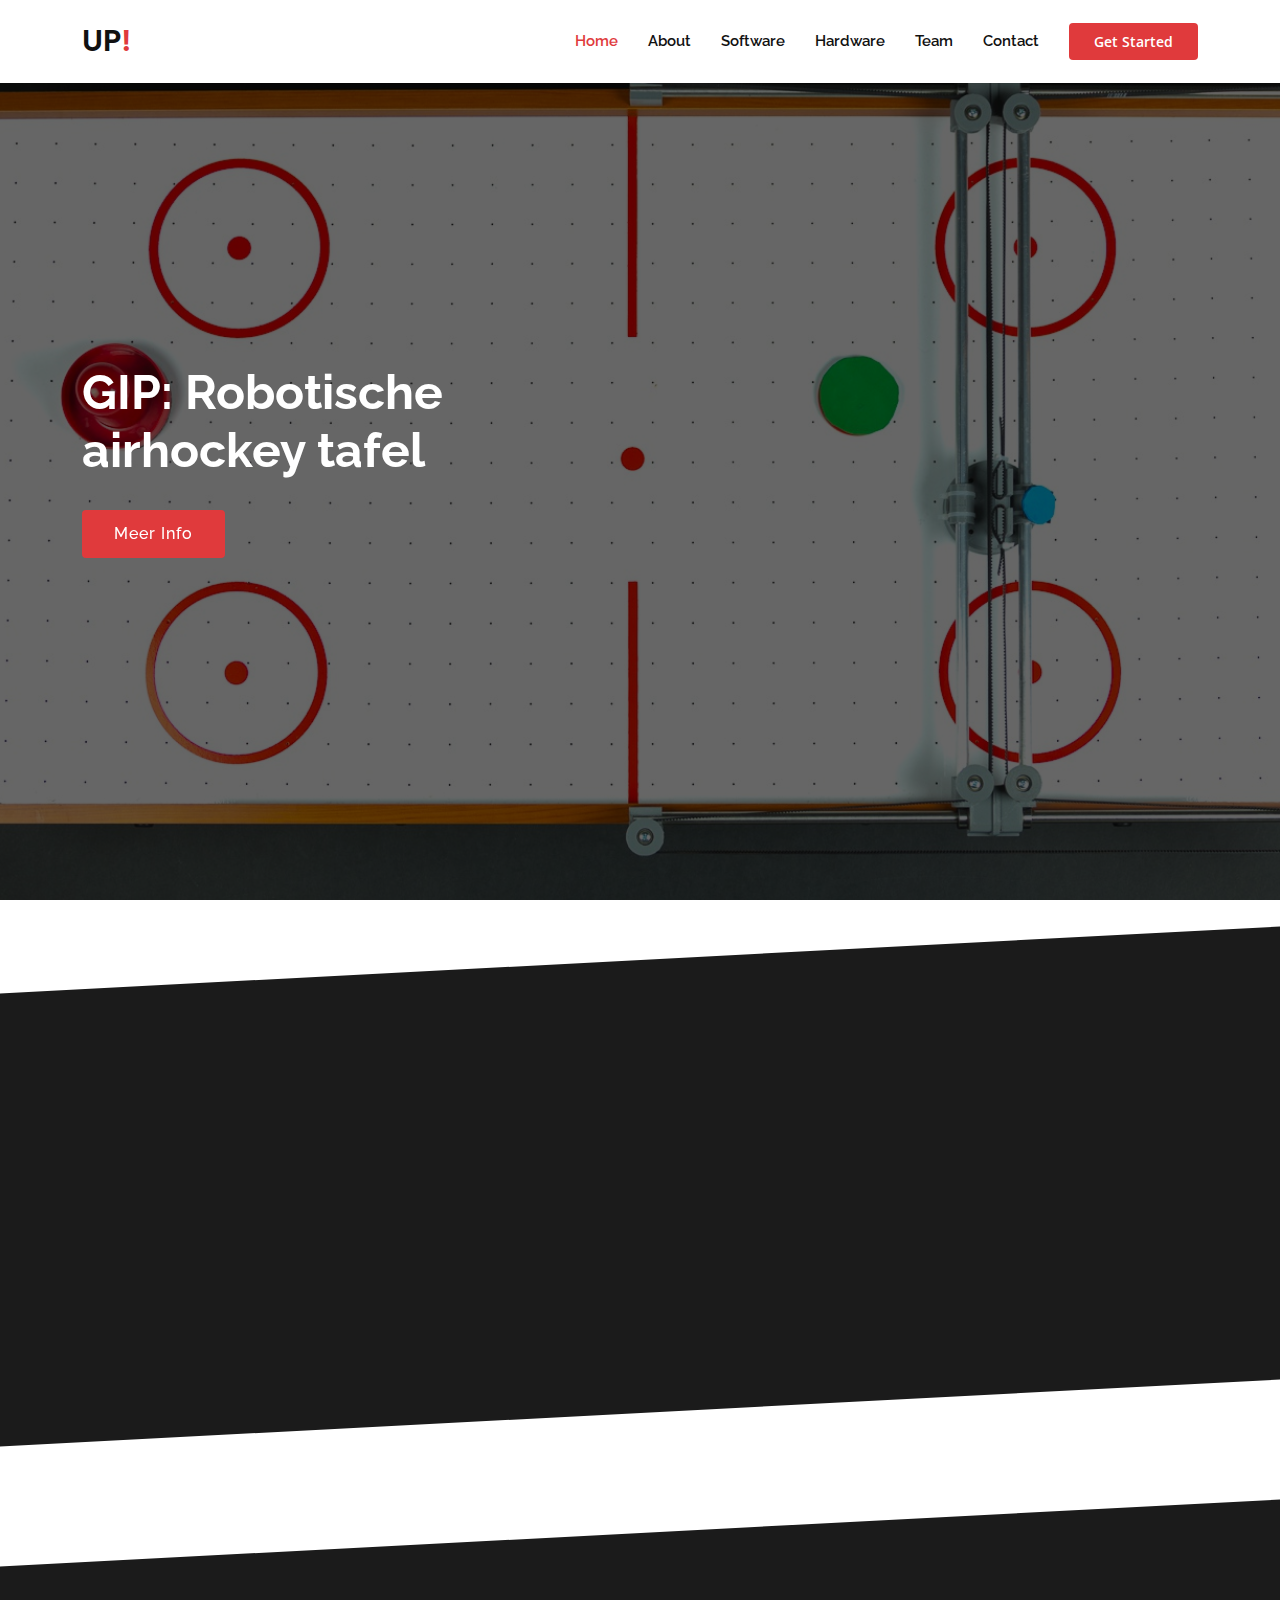
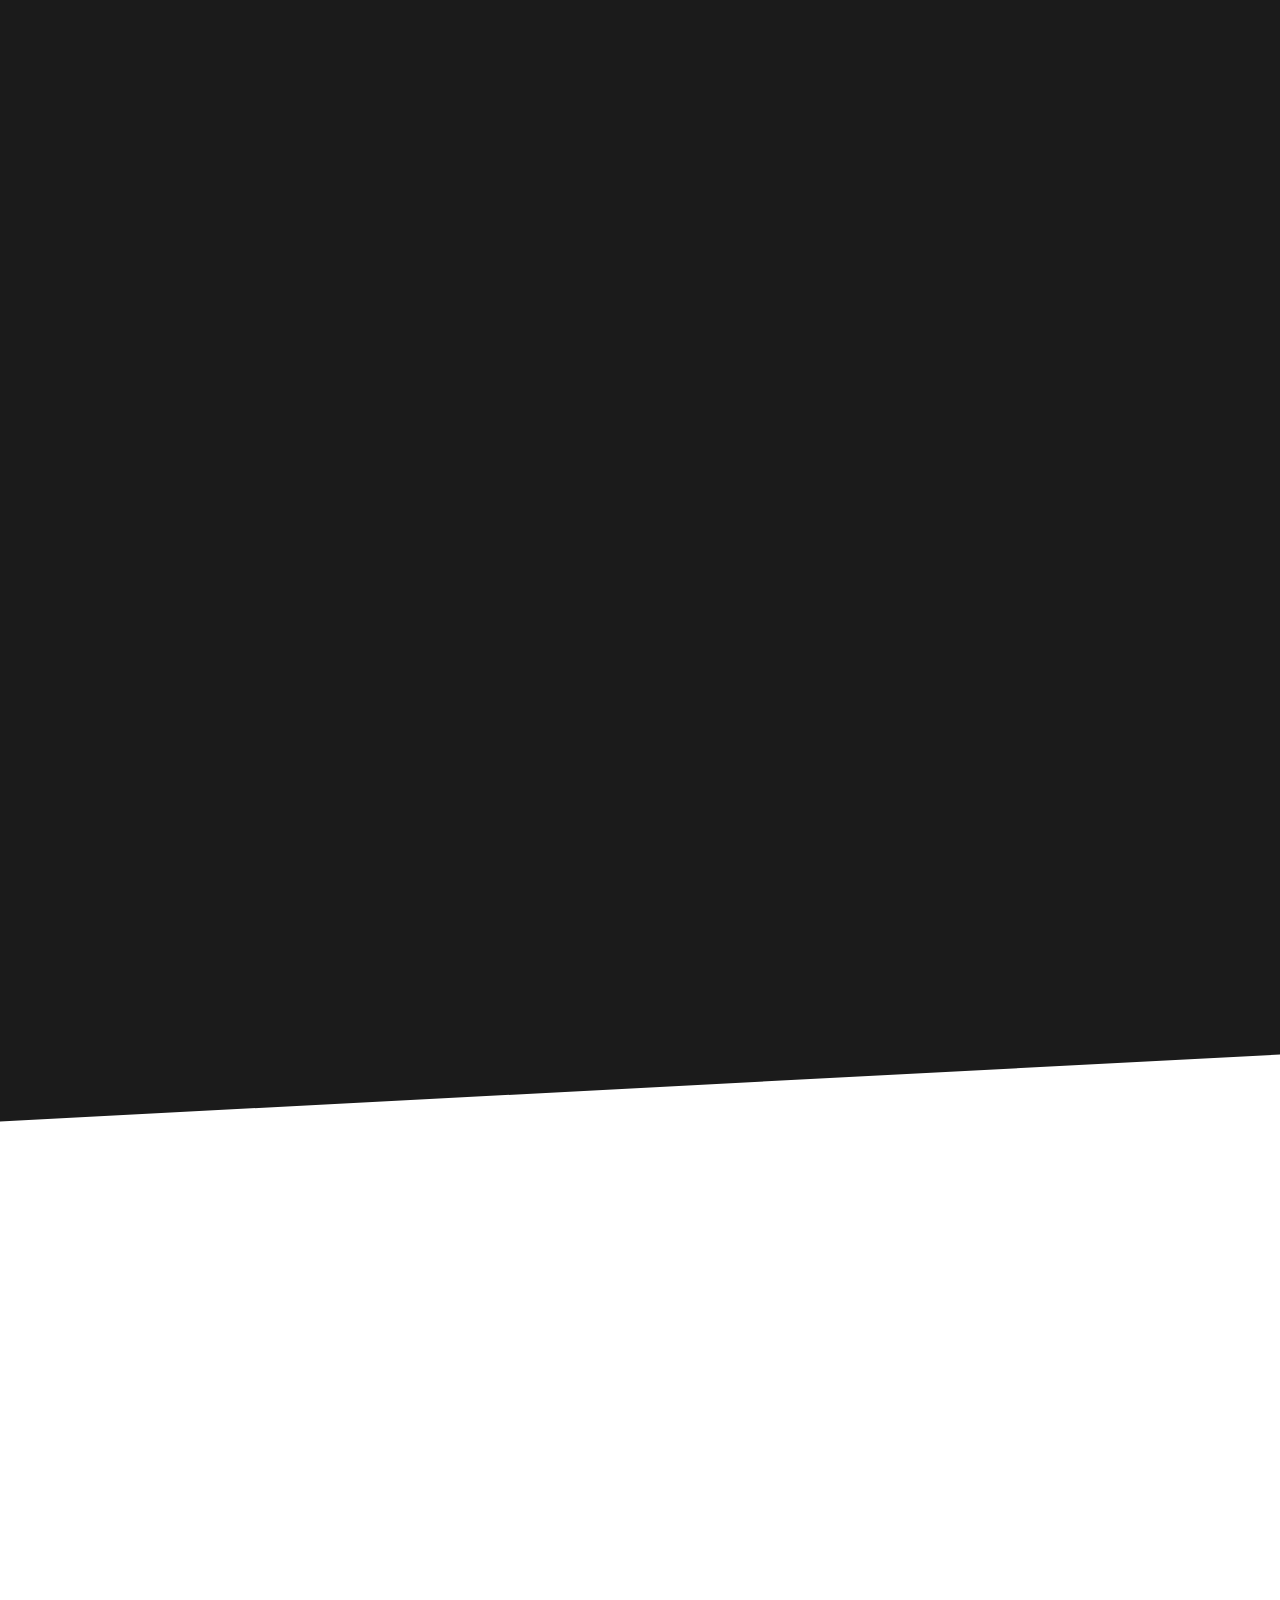
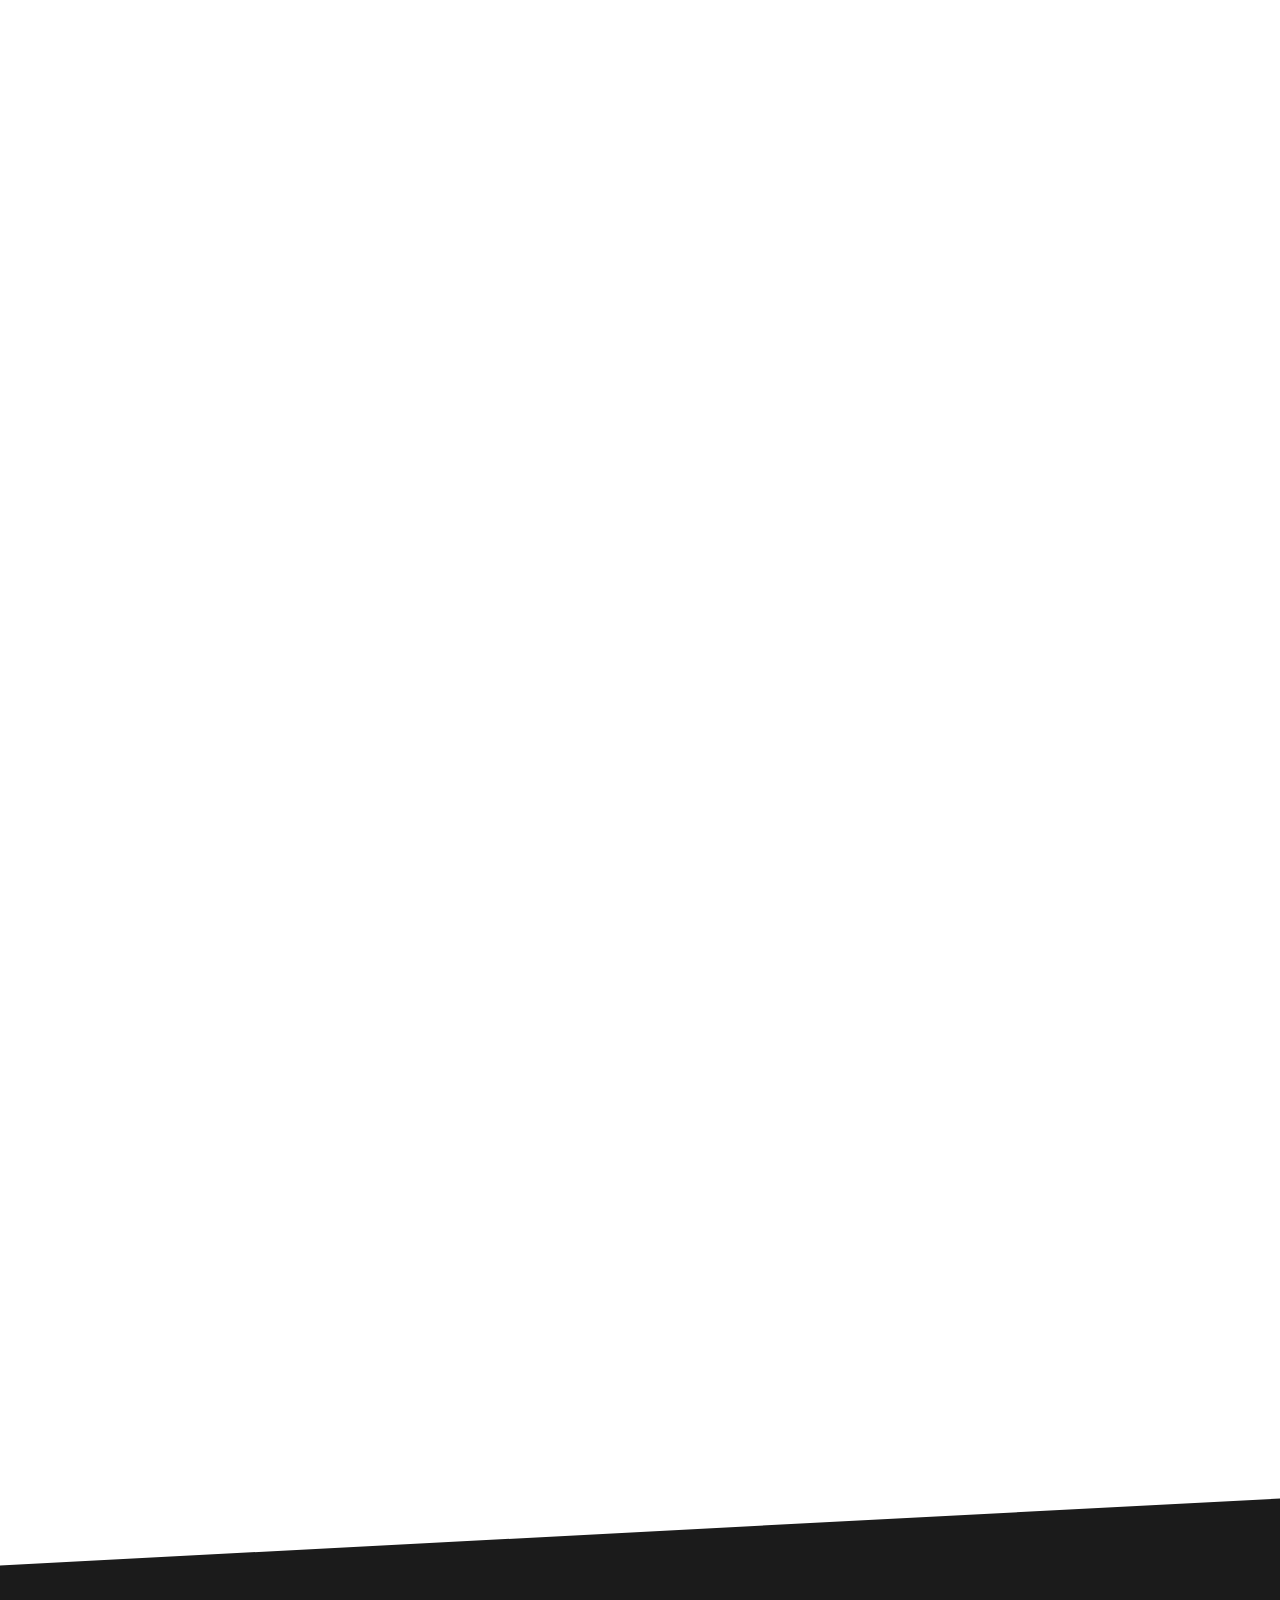
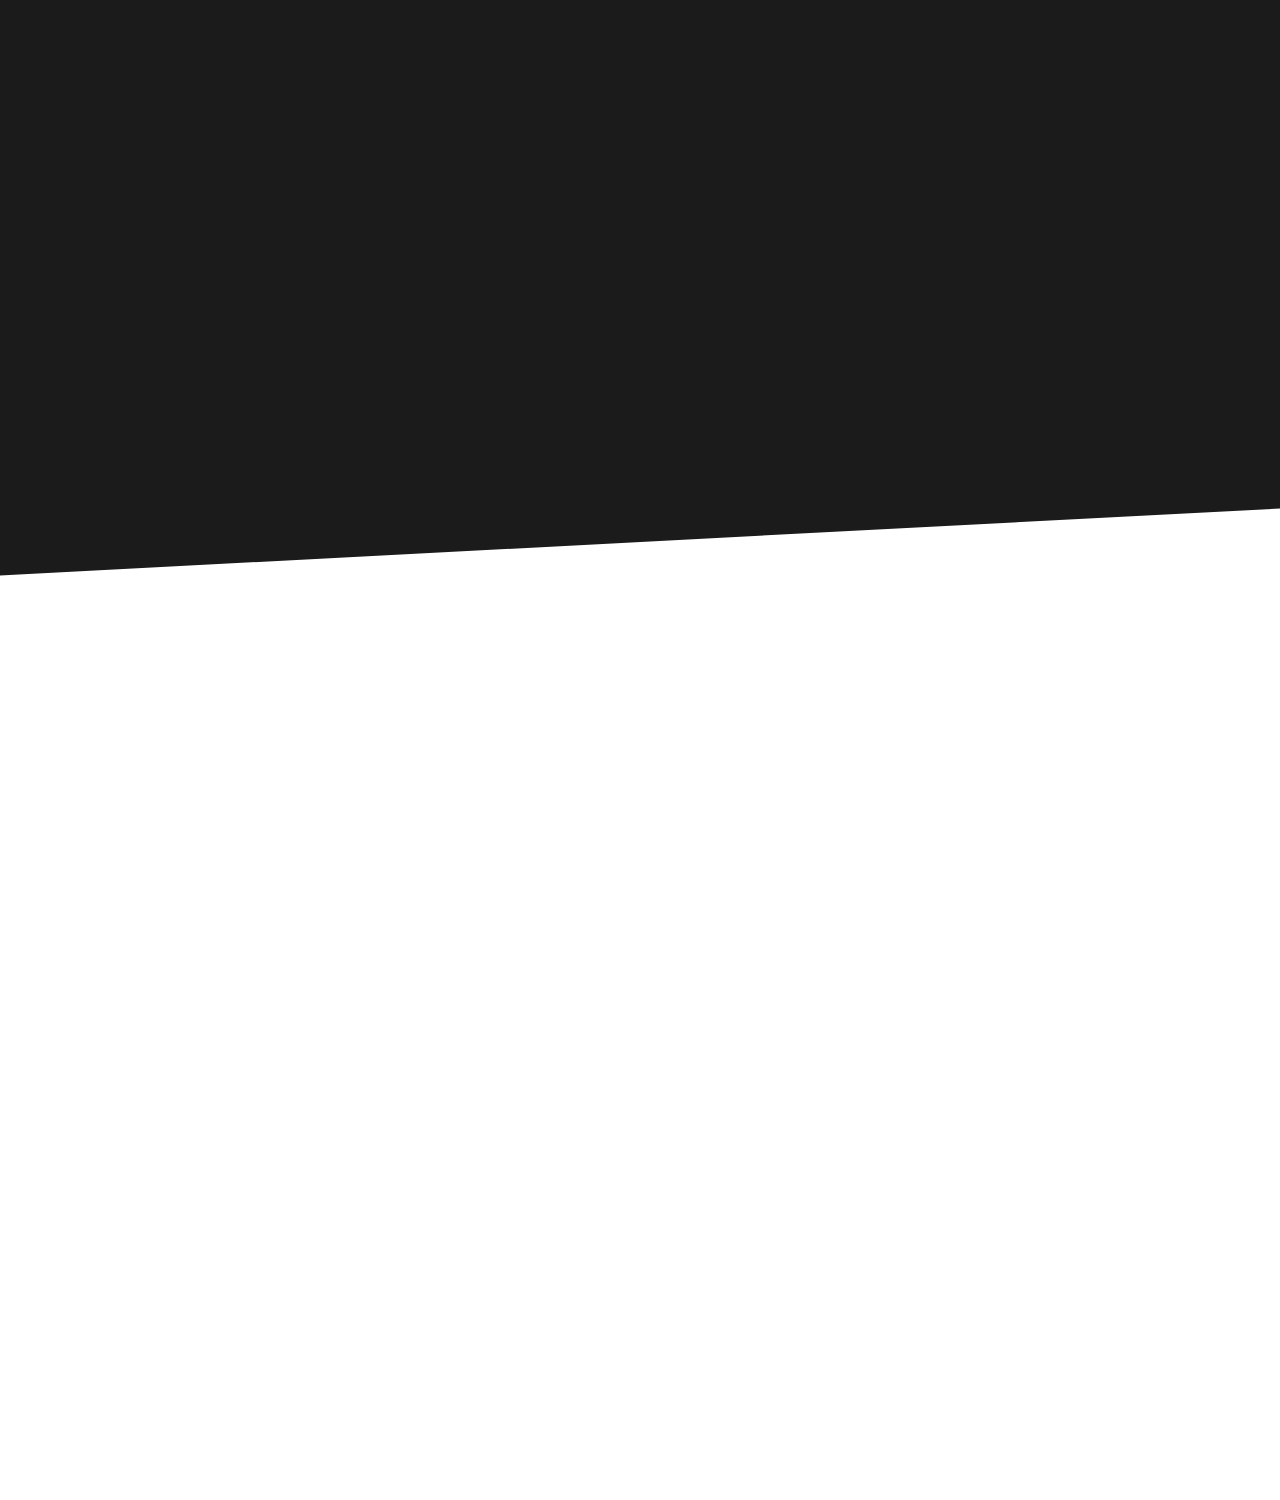
==== commit 999ed4c8: "Update index.html" ====
--- a/index.html
+++ b/index.html
@@ -440,7 +440,7 @@
                 <h4>3D geprintte onderdelen</h4>
                 <p></p>
                 <div class="portfolio-links">
-                  <a href="assets/img/onderdelen gip 2.jpeg" data-gallery="portfolioGallery" class="portfolio-lightbox" title="Web 3"><i class="bx bx-plus"></i></a>
+                  <a href="assets/img/onderdelen gip 2.jpeg" data-gallery="portfolioGallery" class="portfolio-lightbox" title="3D geprintte onderdelen"><i class="bx bx-plus"></i></a>
                   <!--<a href="portfolio-details.html" title="More Details"><i class="bx bx-link"></i></a>-->
                 </div>
               </div>
@@ -468,7 +468,7 @@
                 <h4>Stappenmotoren</h4>
                 <p></p>
                 <div class="portfolio-links">
-                  <a href="assets/img/steppermotoren.jpeg" data-gallery="portfolioGallery" class="portfolio-lightbox" title="Card 2"><i class="bx bx-plus"></i></a>
+                  <a href="assets/img/steppermotoren.jpeg" data-gallery="portfolioGallery" class="portfolio-lightbox" title="Stappenmotoren"><i class="bx bx-plus"></i></a>
                   <!--<a href="portfolio-details.html" title="More Details"><i class="bx bx-link"></i></a>-->
                 </div>
               </div>
@@ -479,10 +479,10 @@
             <div class="portfolio-wrap">
               <img src="assets/img/onderdelen gip.jpeg" class="img-fluid" alt="">
               <div class="portfolio-info">
-                <h4>Web 2</h4>
-                <p>Web</p>
+                <h4></h4>
+                <p></p>
                 <div class="portfolio-links">
-                  <a href="assets/img/onderdelen gip.jpeg" data-gallery="portfolioGallery" class="portfolio-lightbox" title="Web 2"><i class="bx bx-plus"></i></a>
+                  <a href="assets/img/onderdelen gip.jpeg" data-gallery="portfolioGallery" class="portfolio-lightbox" title=""><i class="bx bx-plus"></i></a>
                   <!--<a href="portfolio-details.html" title="More Details"><i class="bx bx-link"></i></a>-->
                 </div>
               </div>
@@ -496,7 +496,7 @@
                 <h4>Arduino + shield + drivers</h4>
                 <p></p>
                 <div class="portfolio-links">
-                  <a href="assets/img/arduino, shield en drivers.jpeg" data-gallery="portfolioGallery" class="portfolio-lightbox" title="App 3"><i class="bx bx-plus"></i></a>
+                  <a href="assets/img/arduino, shield en drivers.jpeg" data-gallery="portfolioGallery" class="portfolio-lightbox" title="Arduino + shield + drivers"><i class="bx bx-plus"></i></a>
                   <!--<a href="portfolio-details.html" title="More Details"><i class="bx bx-link"></i></a>-->
                 </div>
               </div>
@@ -519,13 +519,13 @@
 
           <div class="col-lg-4 col-md-6 portfolio-item filter-card">
             <div class="portfolio-wrap">
-              <img src="" class="img-fluid" alt="">
+              <img src="assets/img/Tafeltje.jpeg" alt="">
               <div class="portfolio-info">
                 <h4>Card 3</h4>
                 <p>Card</p>
                 <div class="portfolio-links">
-                  <a href="assets/img/portfolio/portfolio-8.jpg" data-gallery="portfolioGallery" class="portfolio-lightbox" title="Card 3"><i class="bx bx-plus"></i></a>
-                  <a href="portfolio-details.html" title="More Details"><i class="bx bx-link"></i></a>
+                  <a href="assets/img/Tafeltje.jpeg" data-gallery="portfolioGallery" class="portfolio-lightbox" title="Tafeltje"><i class="bx bx-plus"></i></a>
+                  <!--<a href="portfolio-details.html" title="More Details"><i class="bx bx-link"></i></a>-->
                 </div>
               </div>
             </div>
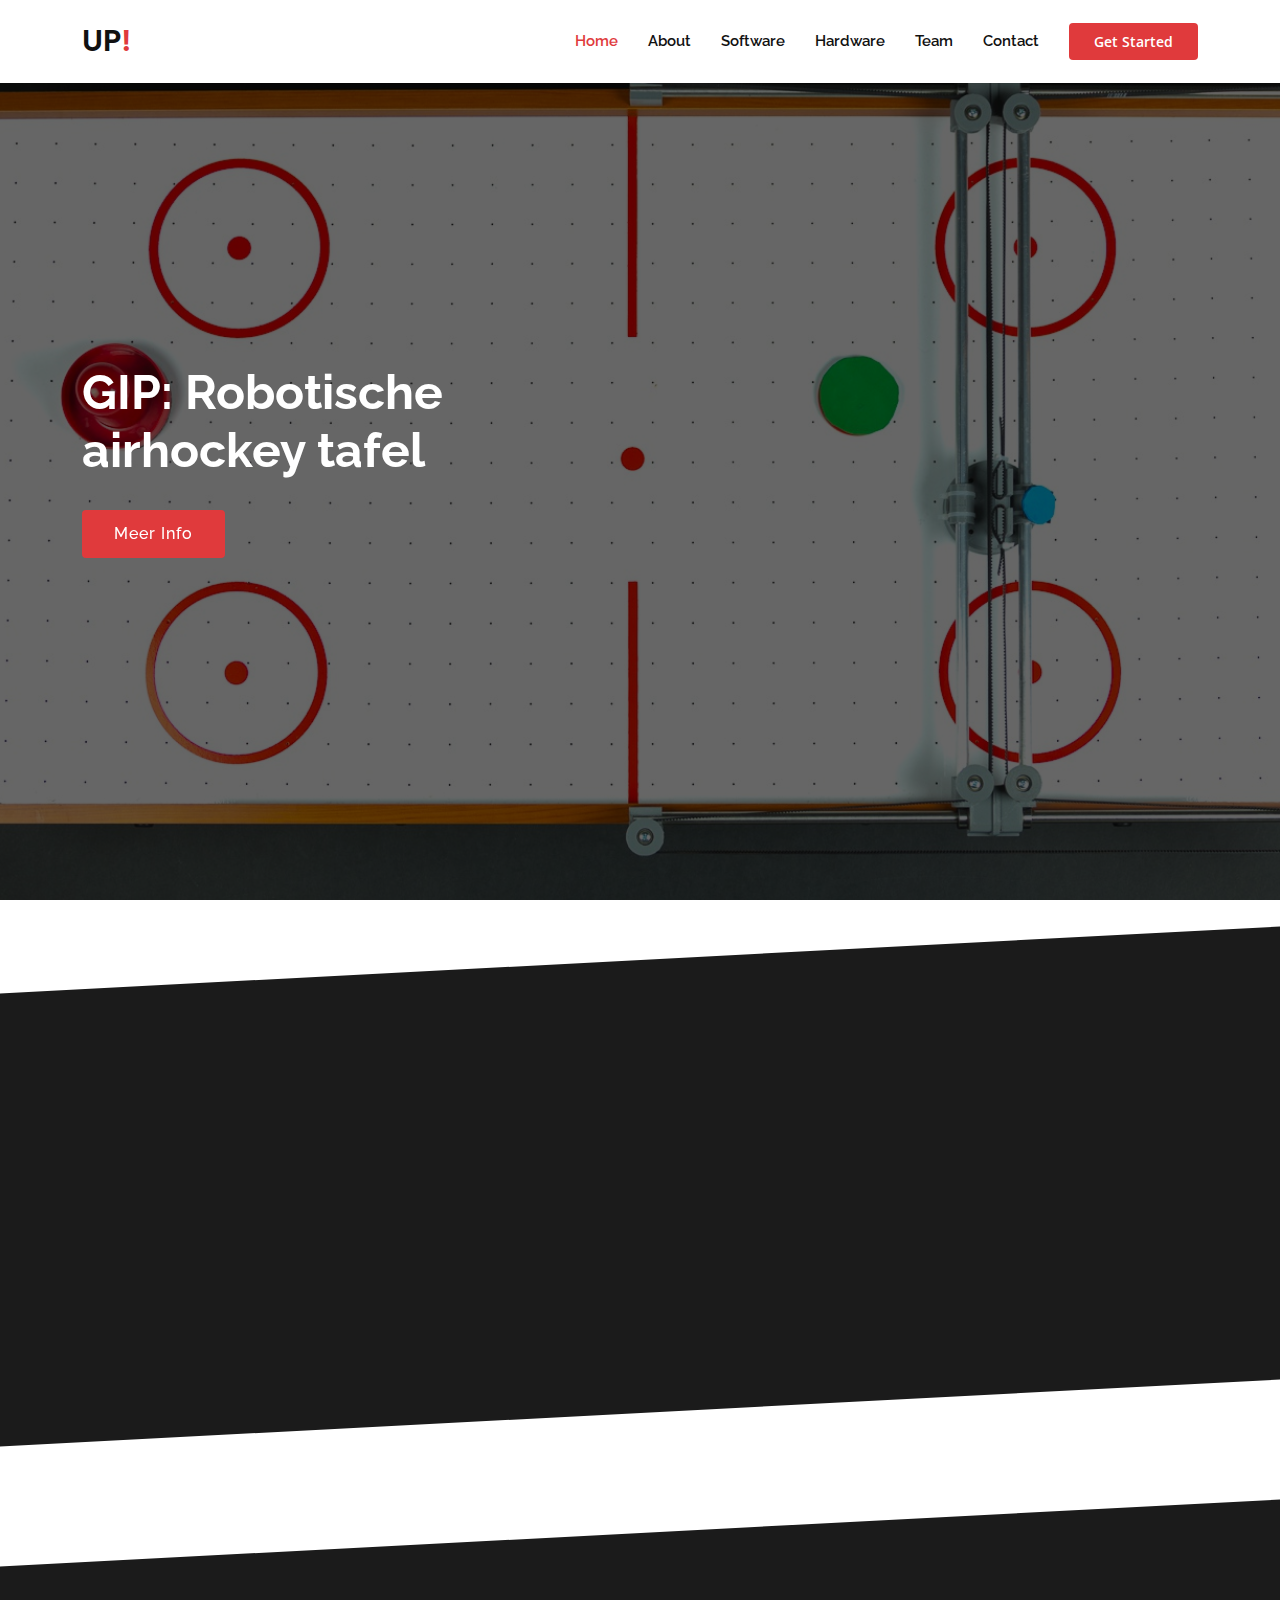
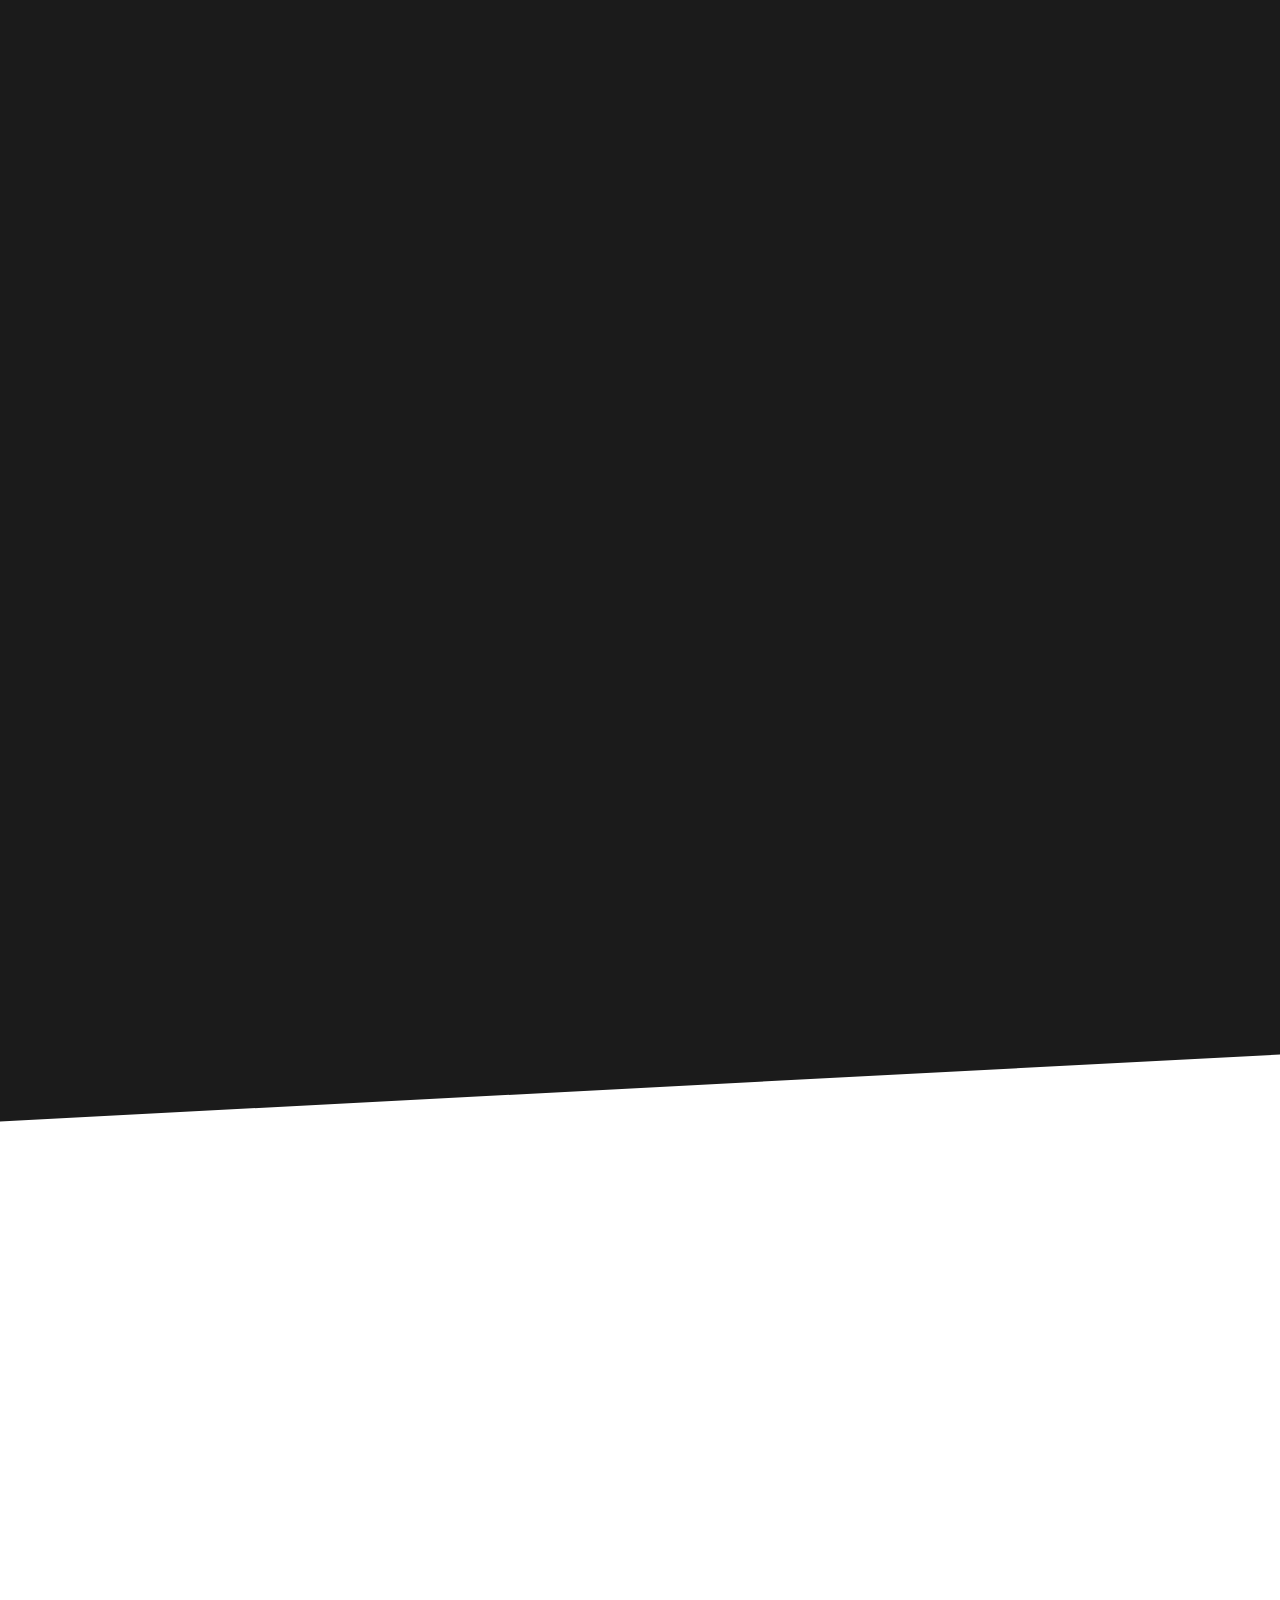
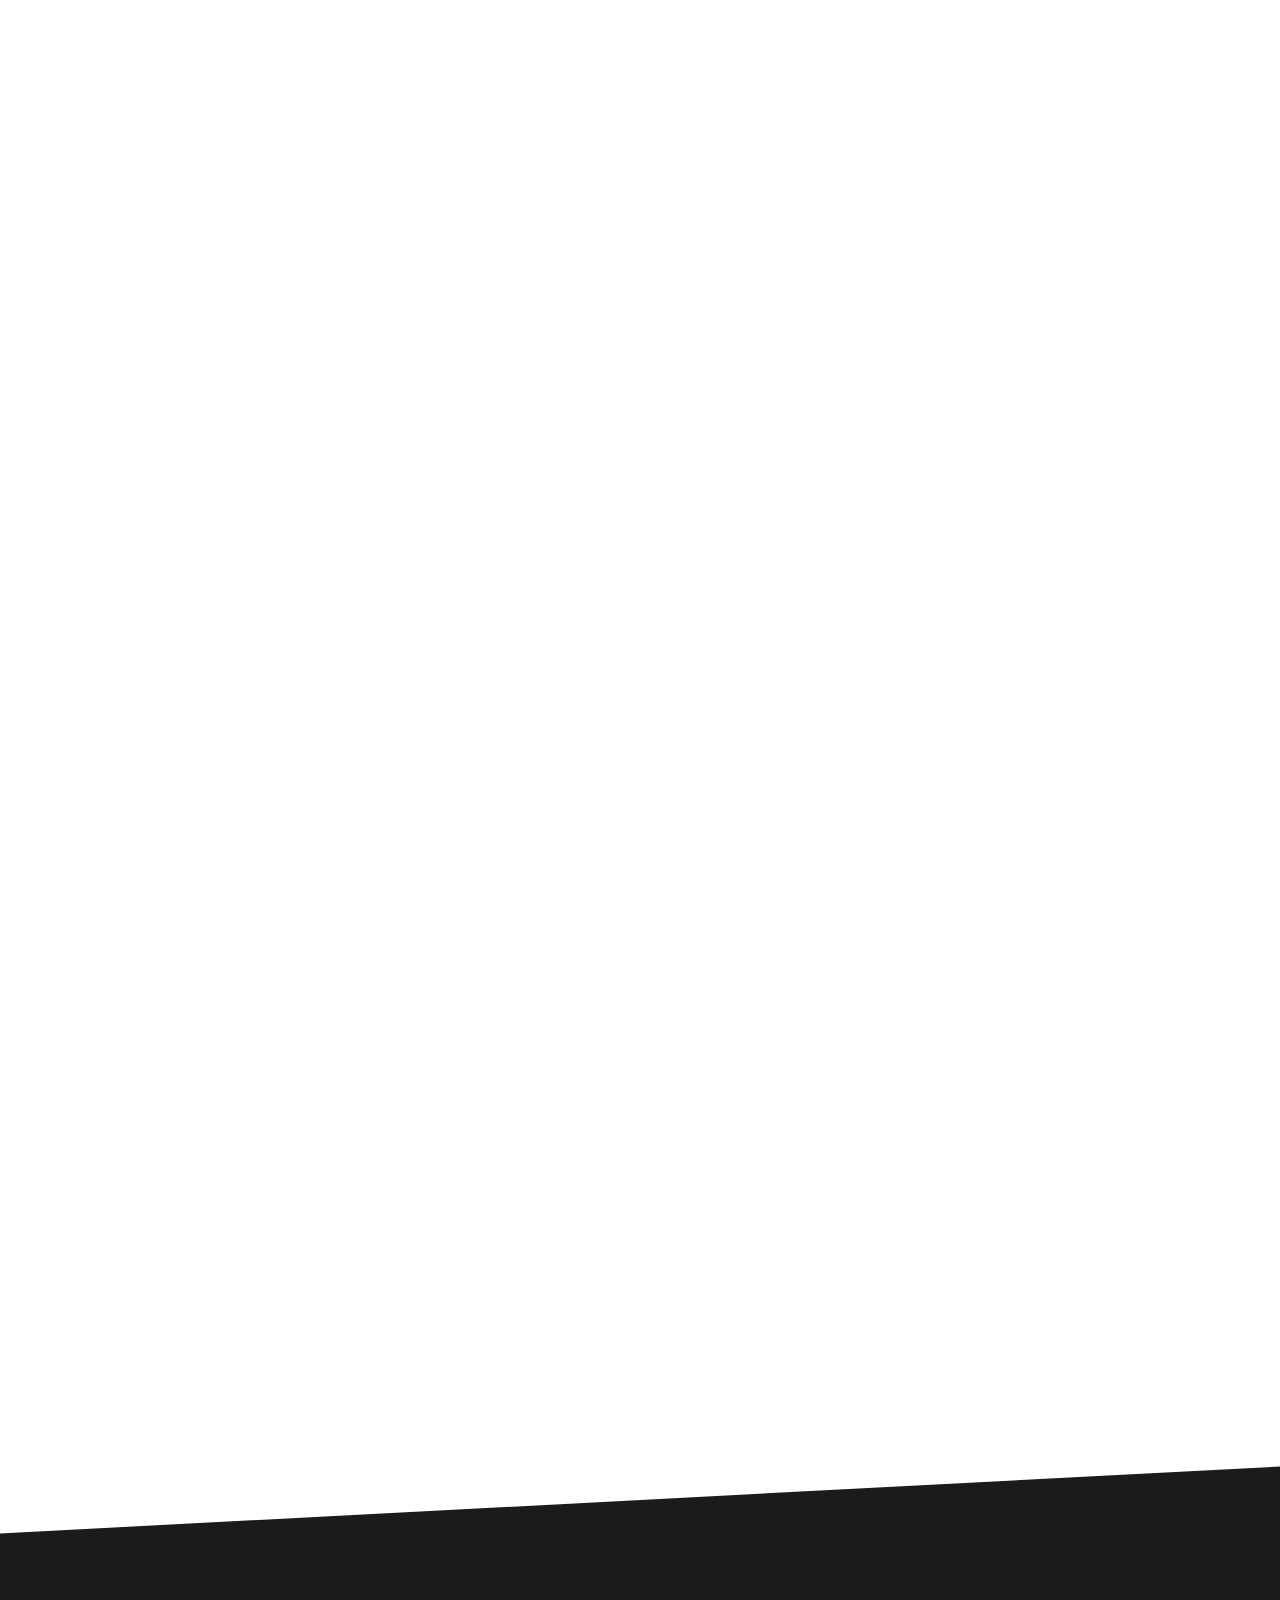
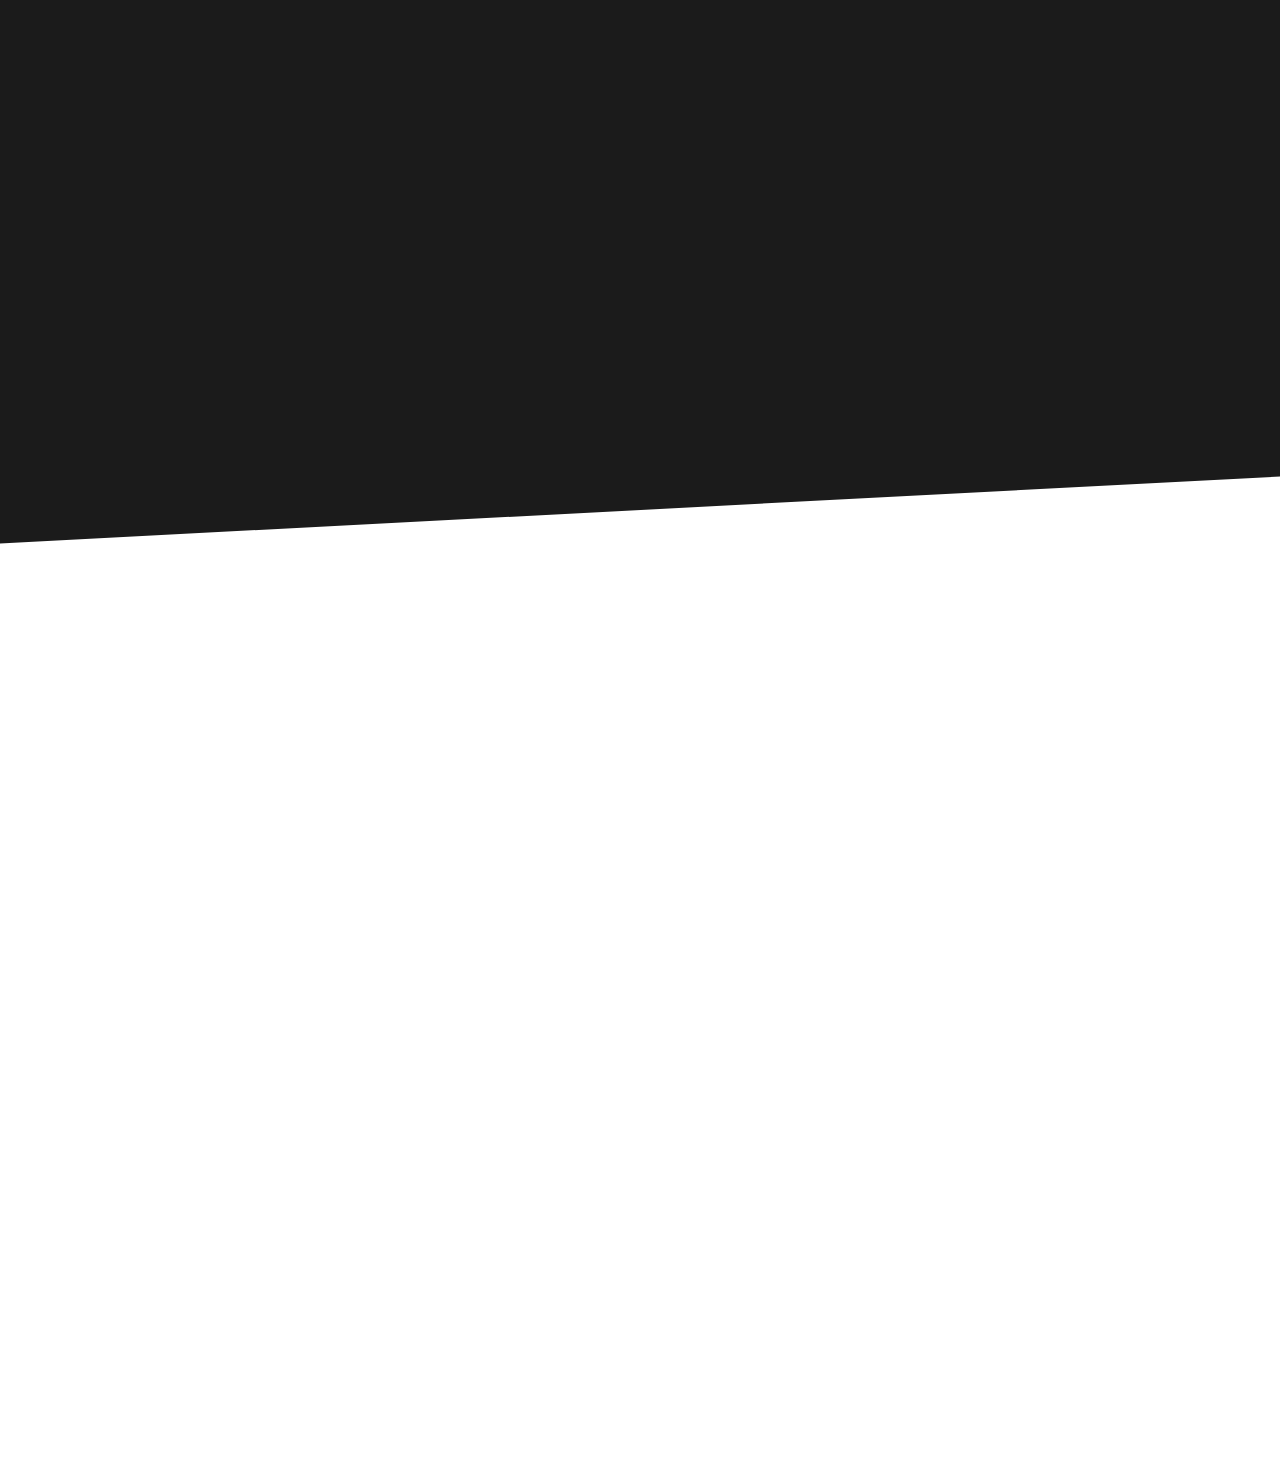
==== commit 494bedc2: "Update index.html" ====
--- a/index.html
+++ b/index.html
@@ -505,13 +505,13 @@
 
           <div class="col-lg-4 col-md-6 portfolio-item filter-card">
             <div class="portfolio-wrap">
-              <img src="assets/img/portfolio/portfolio-7.jpg" class="img-fluid" alt="">
+              <img src="assets/img/White.png" class="img-fluid" alt="">
               <div class="portfolio-info">
-                <h4>Card 1</h4>
-                <p>Card</p>
+                <h4></h4>
+                <p></p>
                 <div class="portfolio-links">
-                  <a href="assets/img/portfolio/portfolio-7.jpg" data-gallery="portfolioGallery" class="portfolio-lightbox" title="Card 1"><i class="bx bx-plus"></i></a>
-                  <a href="portfolio-details.html" title="More Details"><i class="bx bx-link"></i></a>
+                  <!--<a href="assets/img/portfolio/portfolio-7.jpg" data-gallery="portfolioGallery" class="portfolio-lightbox" title="Card 1"><i class="bx bx-plus"></i></a>
+                  <a href="portfolio-details.html" title="More Details"><i class="bx bx-link"></i></a>-->
                 </div>
               </div>
             </div>
@@ -521,8 +521,8 @@
             <div class="portfolio-wrap">
               <img src="assets/img/Tafeltje.jpeg" alt="">
               <div class="portfolio-info">
-                <h4>Card 3</h4>
-                <p>Card</p>
+                <h4>Tafeltje</h4>
+                <p></p>
                 <div class="portfolio-links">
                   <a href="assets/img/Tafeltje.jpeg" data-gallery="portfolioGallery" class="portfolio-lightbox" title="Tafeltje"><i class="bx bx-plus"></i></a>
                   <!--<a href="portfolio-details.html" title="More Details"><i class="bx bx-link"></i></a>-->
@@ -533,13 +533,13 @@
 
           <div class="col-lg-4 col-md-6 portfolio-item filter-web">
             <div class="portfolio-wrap">
-              <img src="assets/img/portfolio/portfolio-9.jpg" class="img-fluid" alt="">
+              <img src="assets/img/White.png" class="img-fluid" alt="">
               <div class="portfolio-info">
-                <h4>Web 3</h4>
-                <p>Web</p>
+                <h4></h4>
+                <p></p>
                 <div class="portfolio-links">
-                  <a href="assets/img/portfolio/portfolio-9.jpg" data-gallery="portfolioGallery" class="portfolio-lightbox" title="Web 3"><i class="bx bx-plus"></i></a>
-                  <a href="portfolio-details.html" title="More Details"><i class="bx bx-link"></i></a>
+                  <!--<a href="assets/img/portfolio/portfolio-.jpg" data-gallery="portfolioGallery" class="portfolio-lightbox" title="Web 3"><i class="bx bx-plus"></i></a>
+                  <a href="portfolio-details.html" title="More Details"><i class="bx bx-link"></i></a>-->
                 </div>
               </div>
             </div>
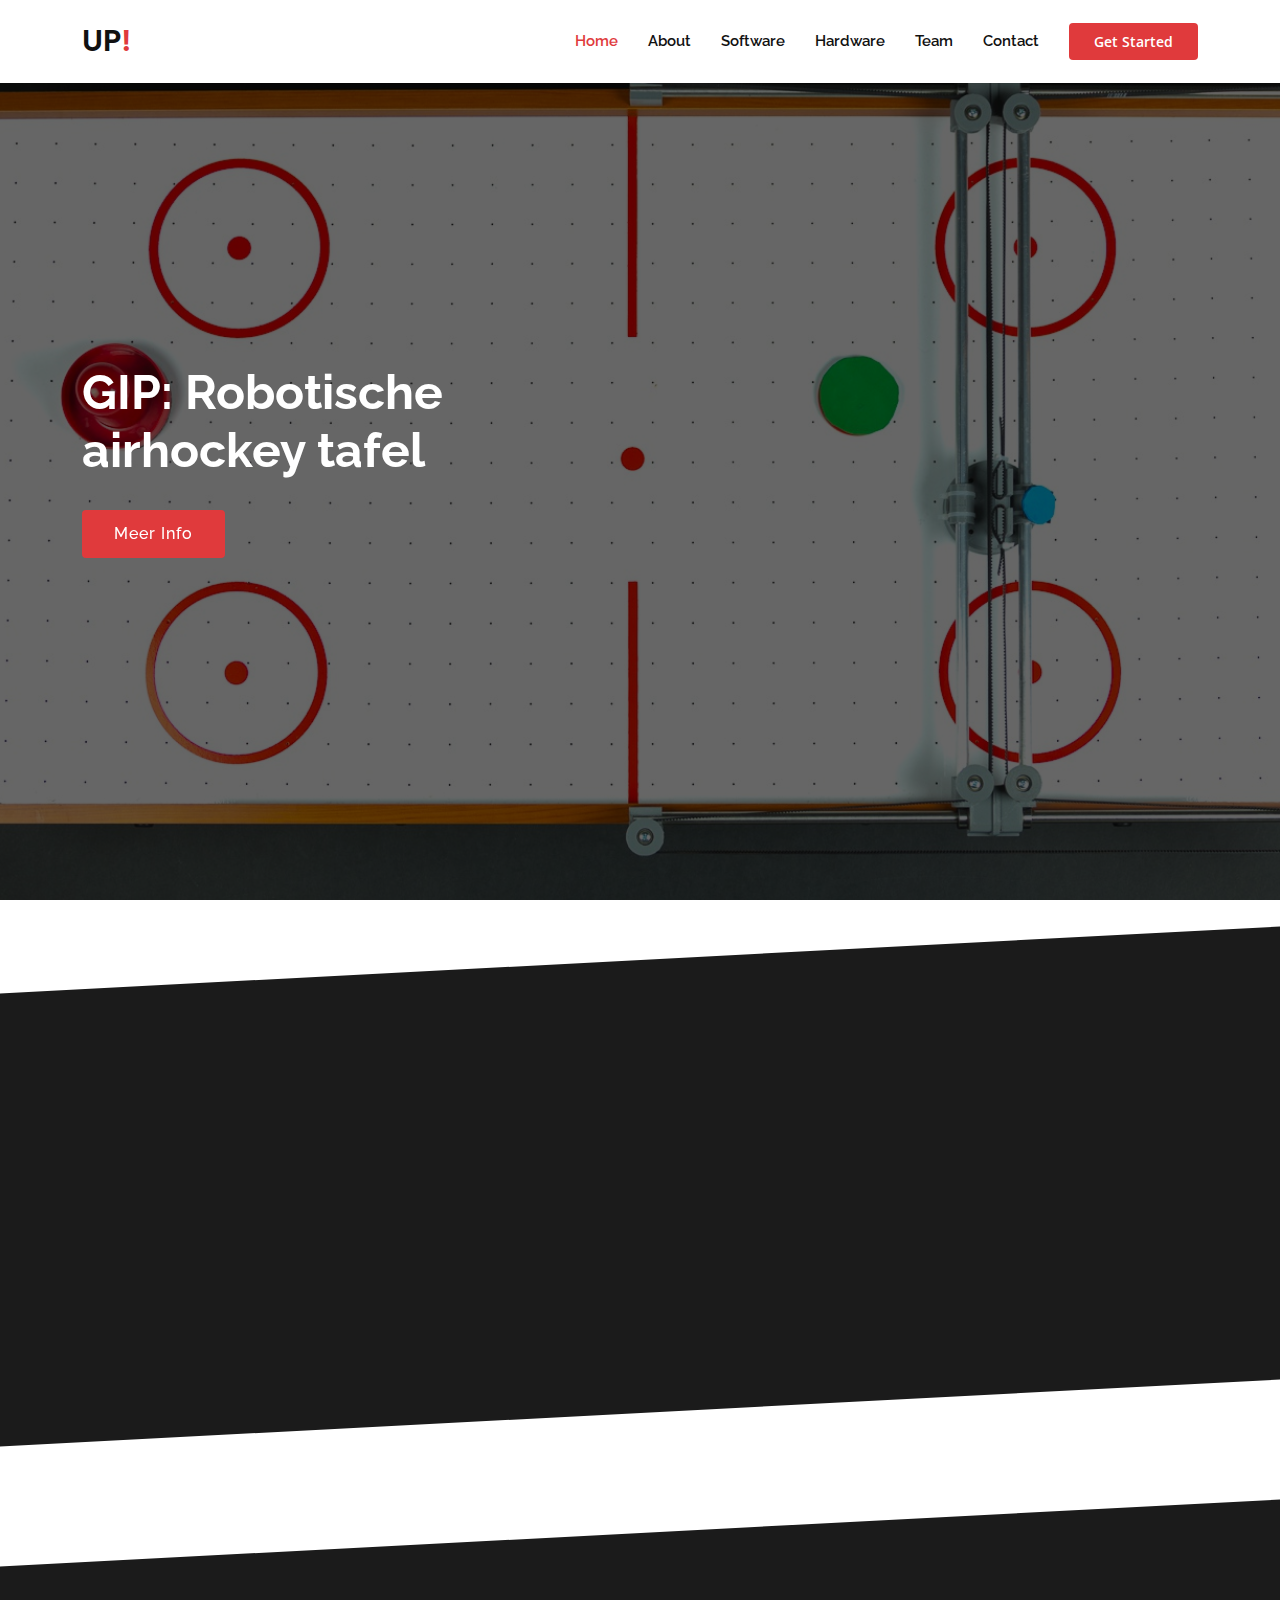
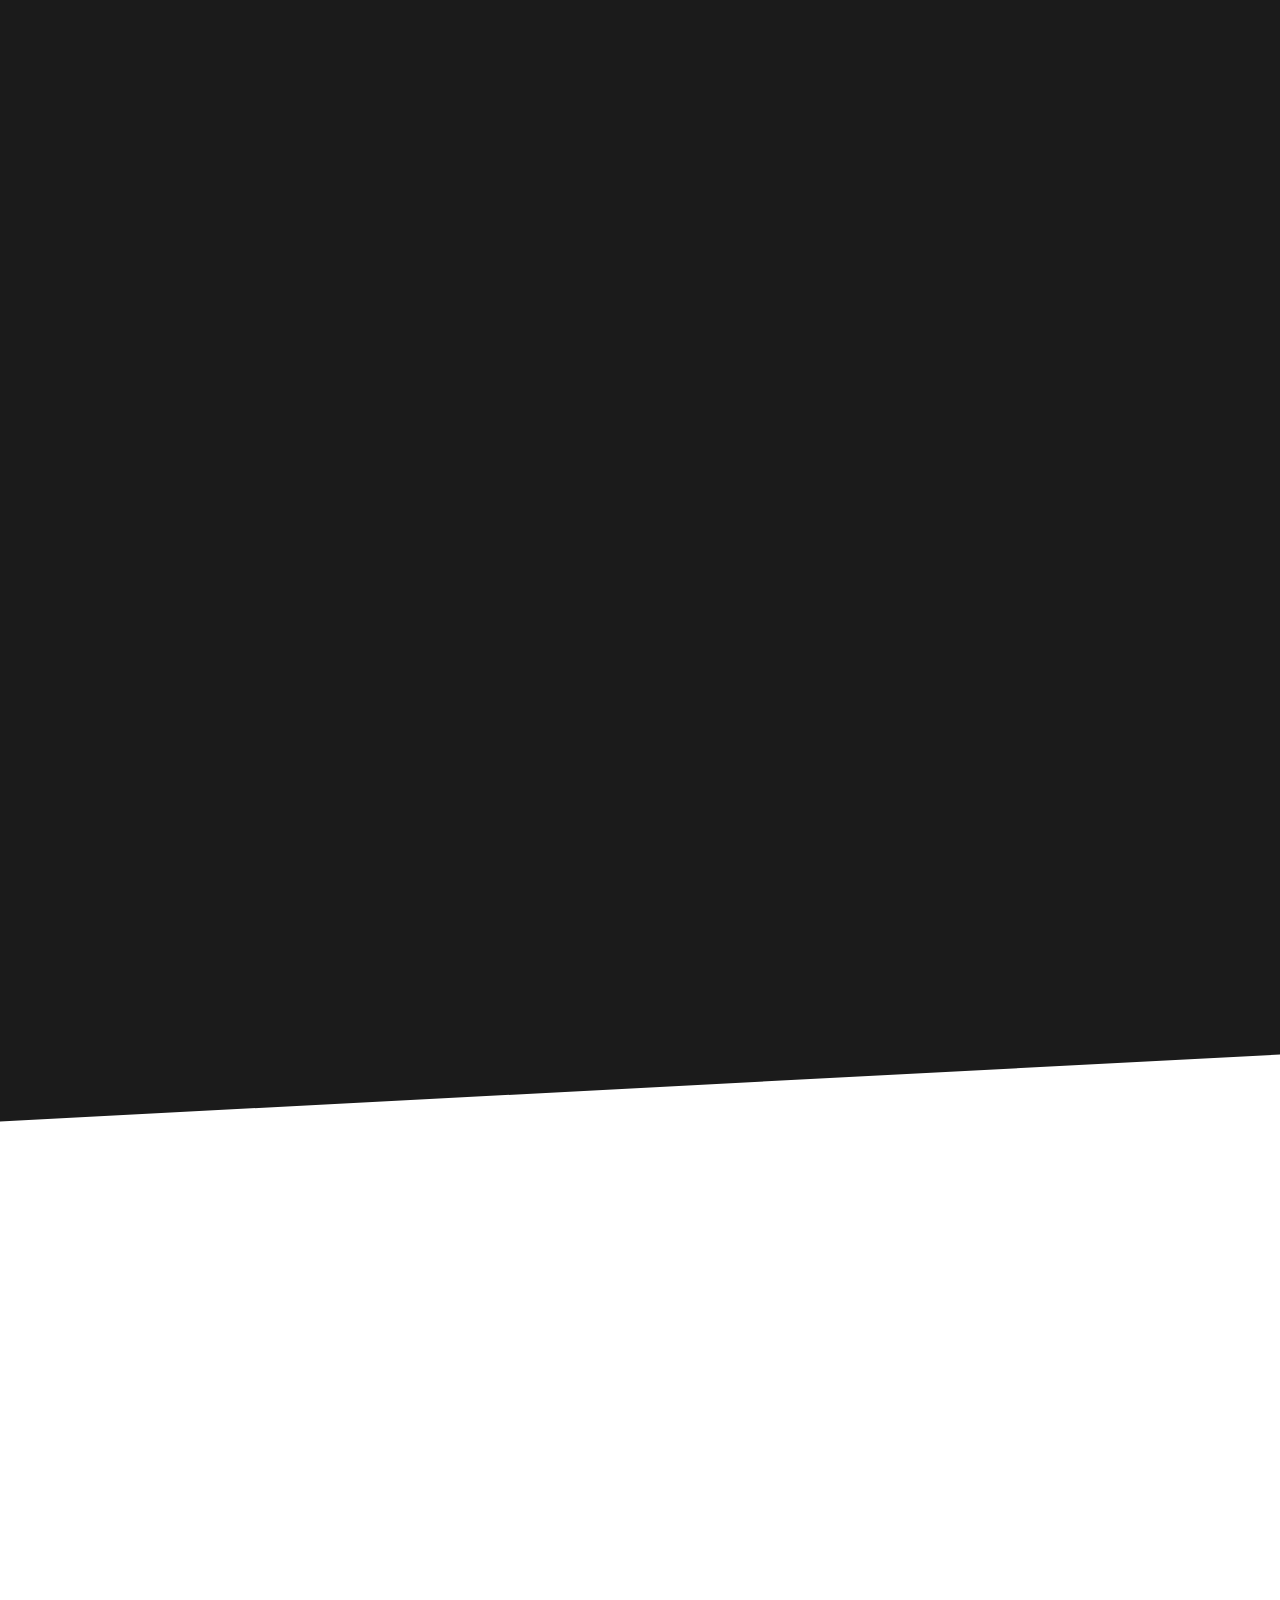
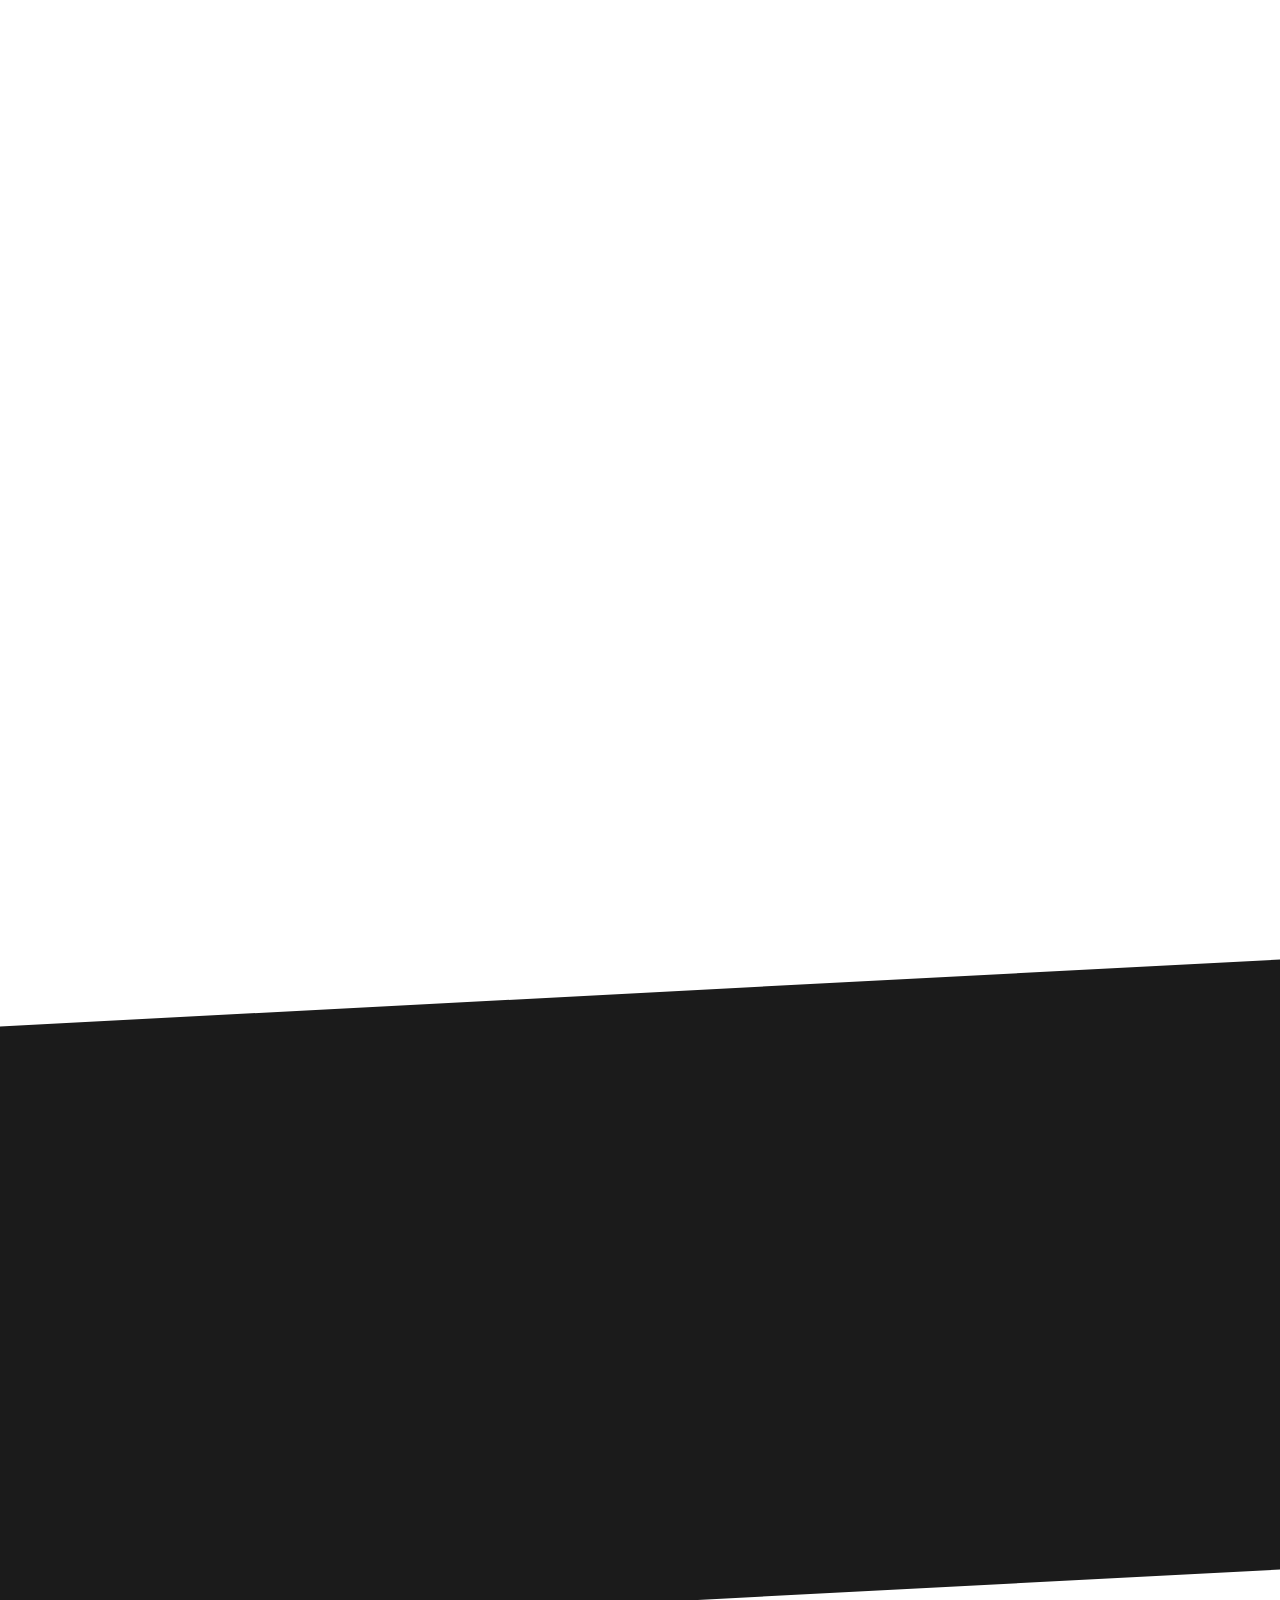
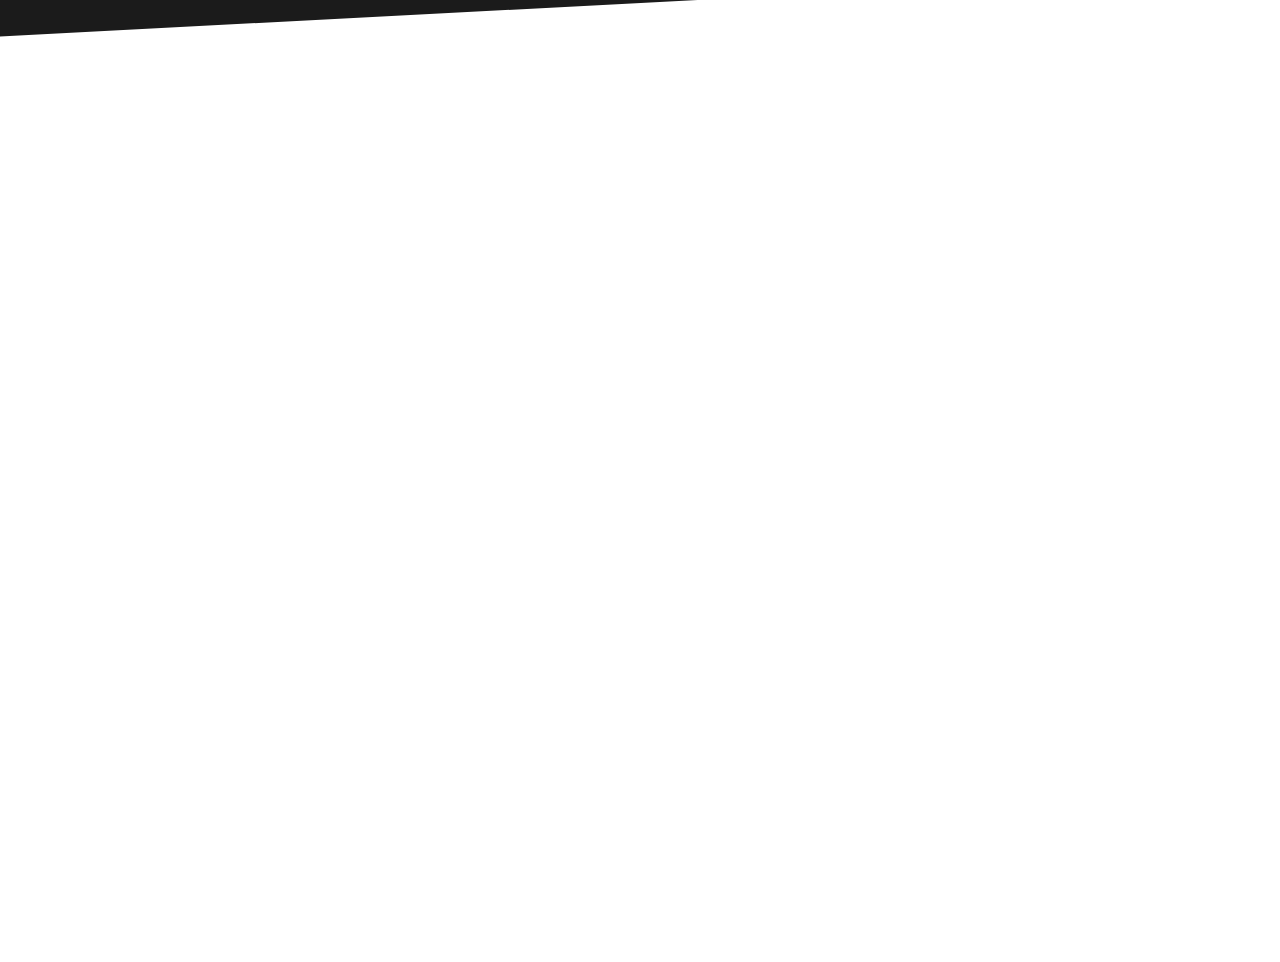
==== commit 7c11bde6: "Update index.html" ====
--- a/index.html
+++ b/index.html
@@ -519,7 +519,7 @@
 
           <div class="col-lg-4 col-md-6 portfolio-item filter-card">
             <div class="portfolio-wrap">
-              <img src="assets/img/Tafeltje.jpeg" alt="">
+              <img src="assets/img/Tafeltje.jpeg" class="img-fluid" alt="">
               <div class="portfolio-info">
                 <h4>Tafeltje</h4>
                 <p></p>
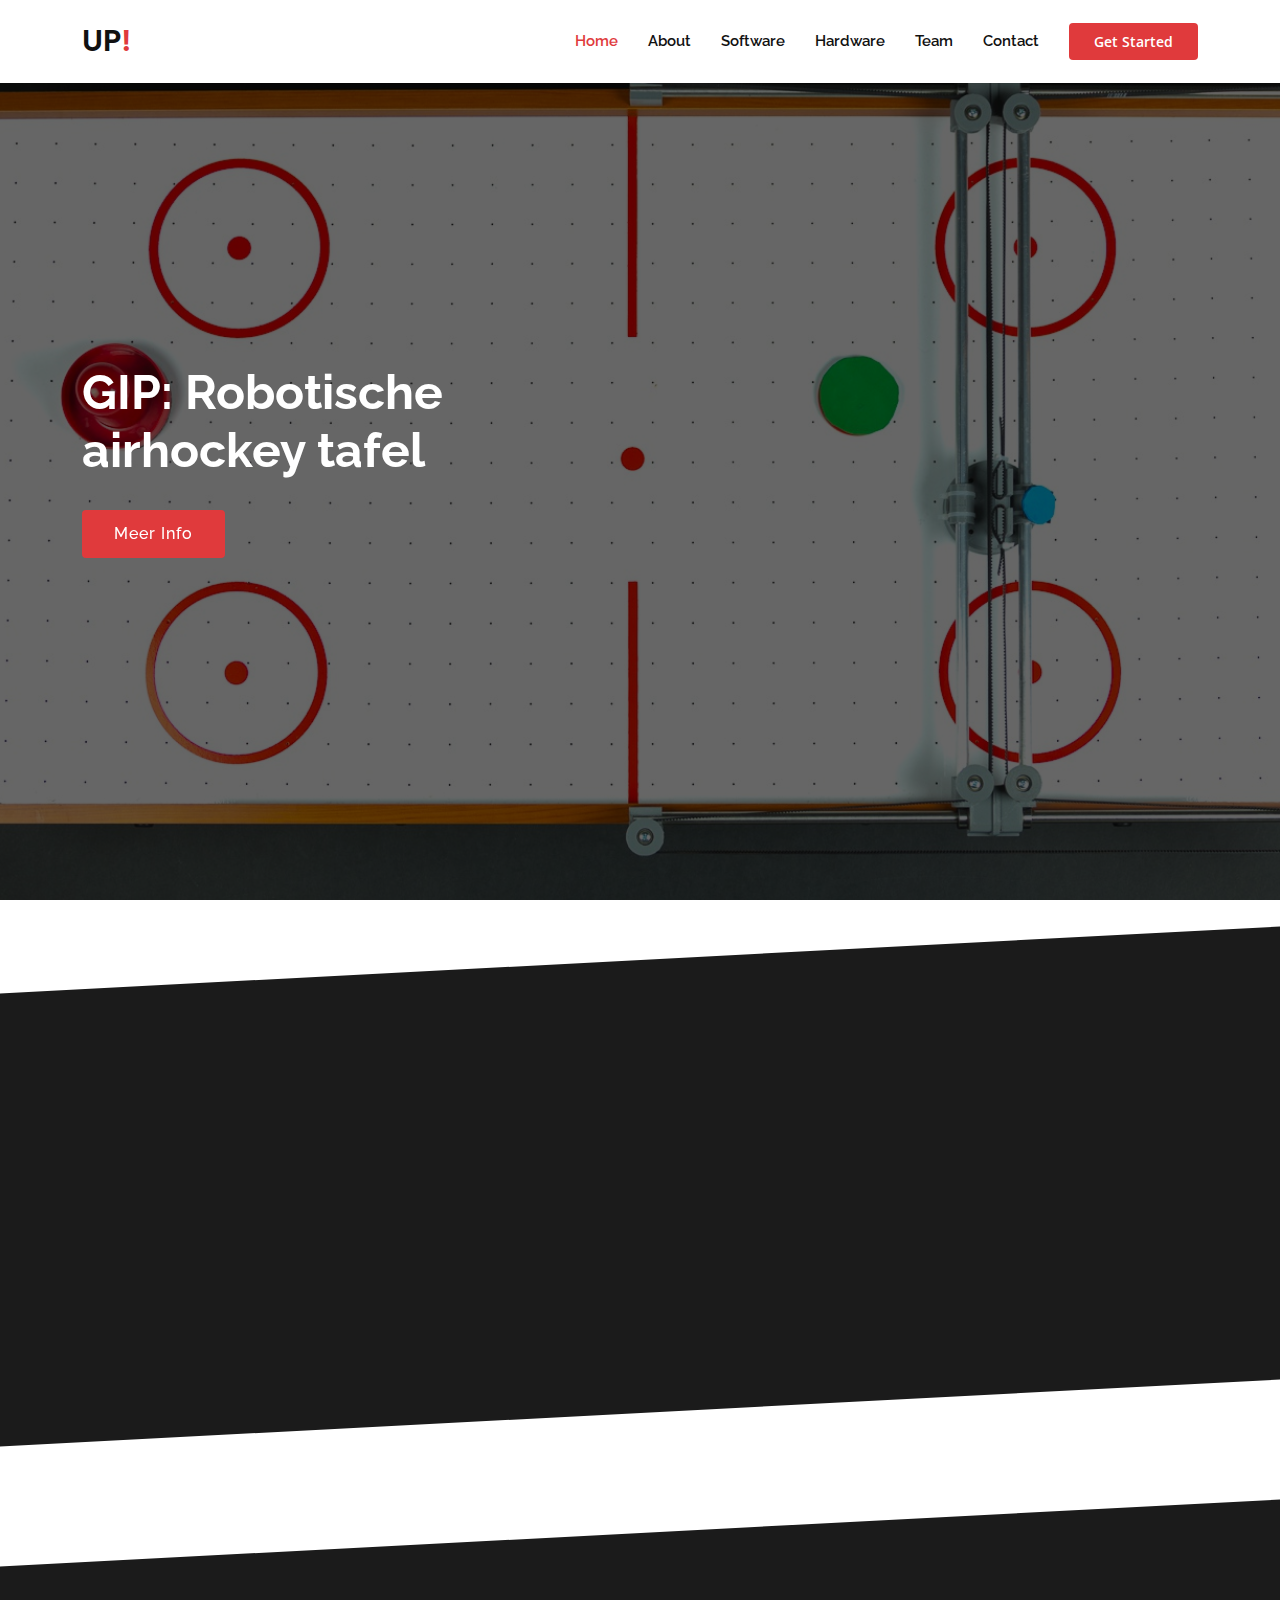
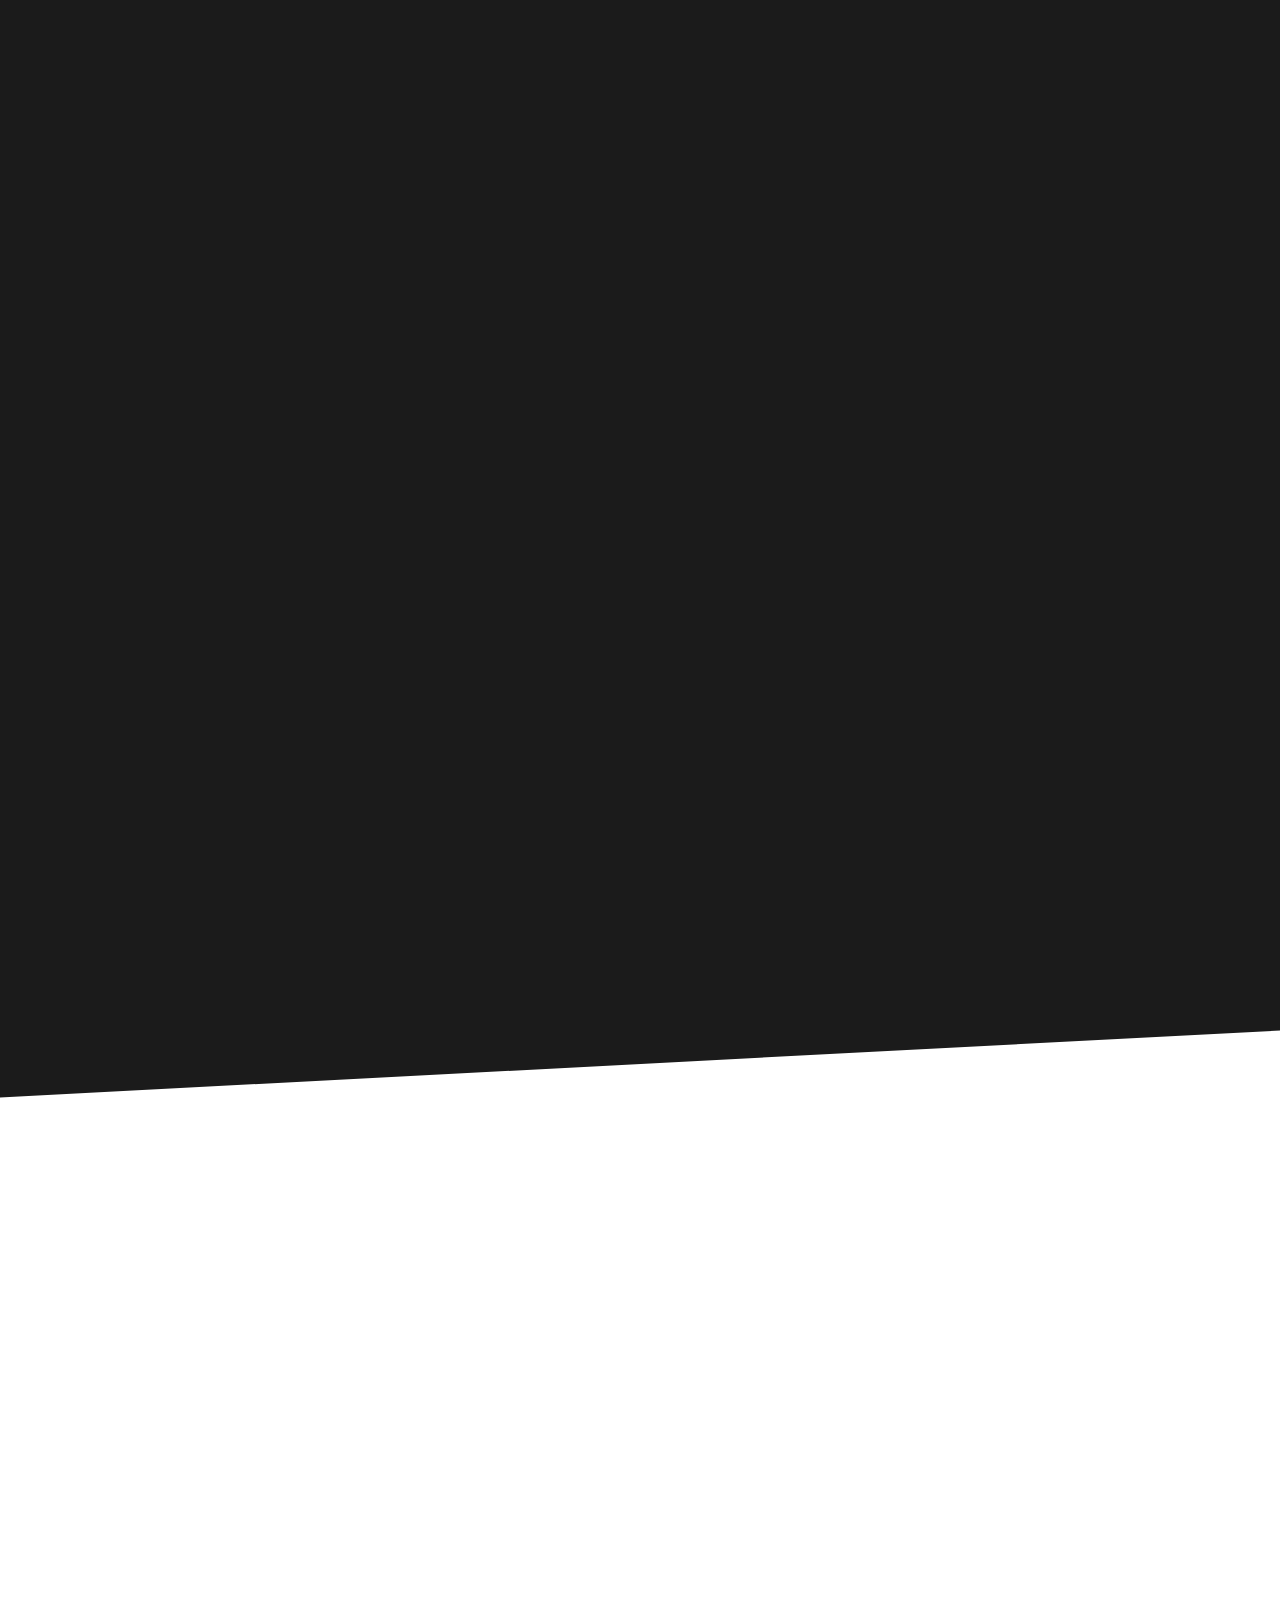
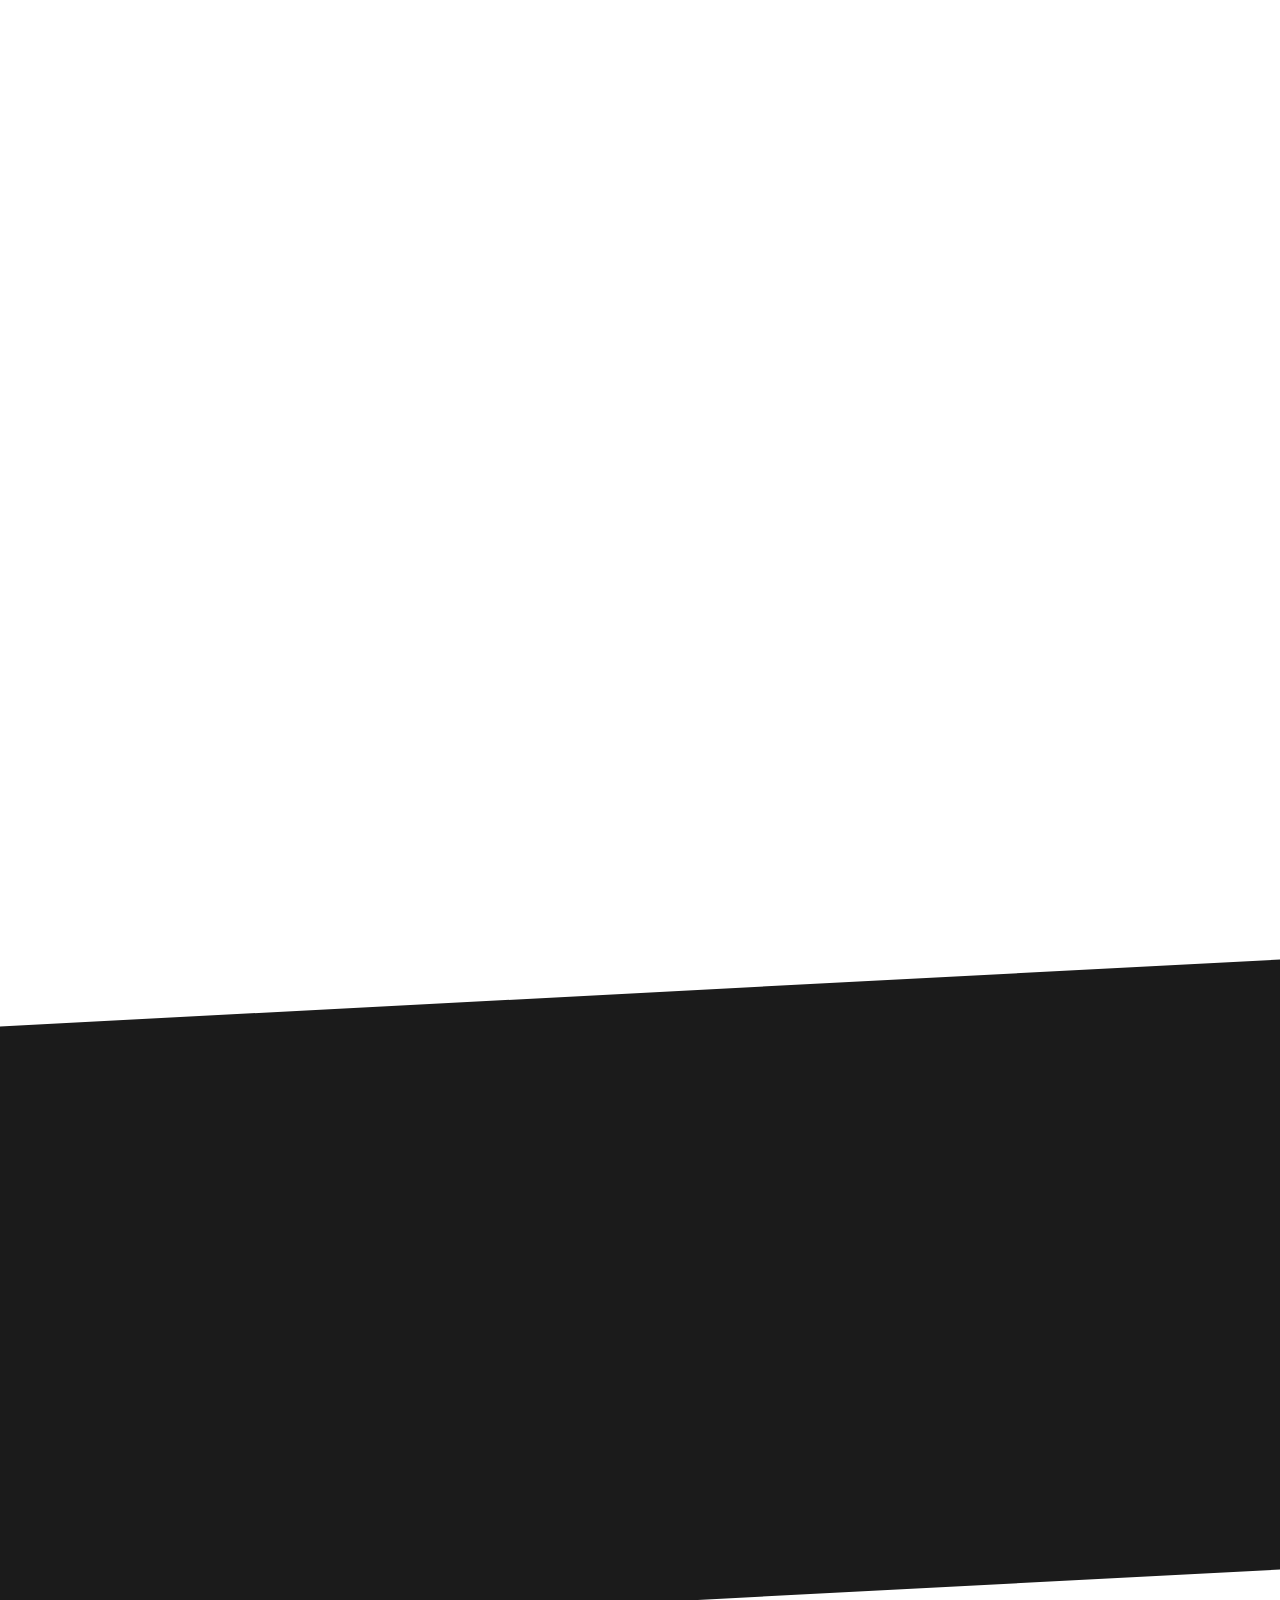
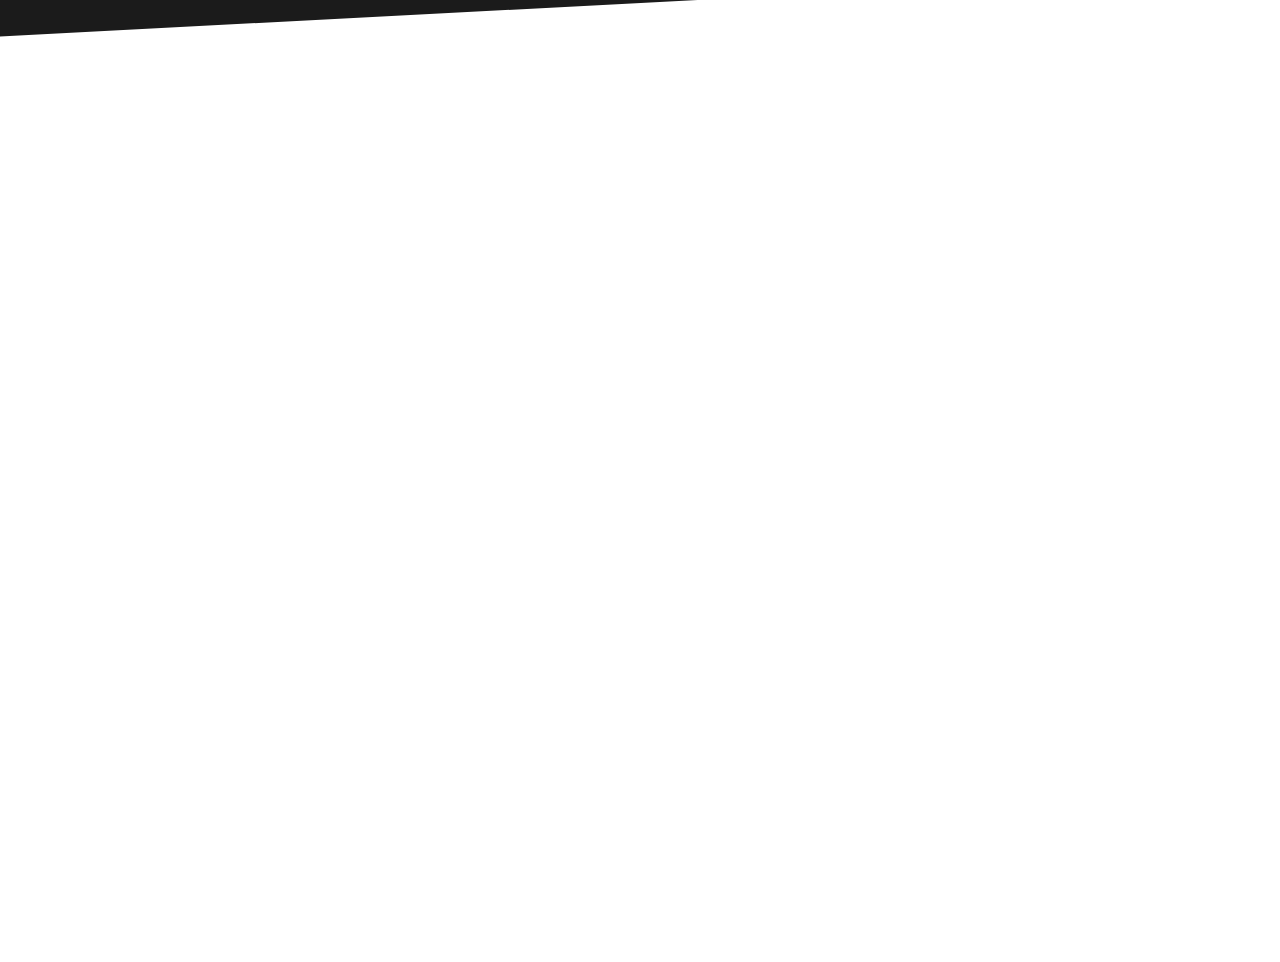
==== commit e40a4530: "Update index.html" ====
--- a/index.html
+++ b/index.html
@@ -345,7 +345,7 @@
 
         <div class="section-title">
           <h2>Software</h2>
-          <p>In het onderstaande bestand vindt u de onderdelenlijst.</p>
+          <p></p>
         </div>
         <!--<p><iframe src="https://ptiz-my.sharepoint.com/:x:/g/personal/aron_declercq_school_ptiz_be/EaY5X-u7mkFIuTuMSvEYuCYBHSQghwsPdjTeiPGAQXugtw?e=gOOz6E"width="1350" height="450" style="border:0;" allowfullscreen="" loading="lazy"></iframe></p> -->
           <div class="col-md-6">
@@ -403,6 +403,9 @@
 
         <div class="section-title">
           <h2>Hardware</h2>
+          <p>In het onderstaande bestand vindt u de onderdelenlijst.</p>
+          <center><a href="https://ptiz-my.sharepoint.com/personal/aron_declercq_school_ptiz_be/_layouts/15/Doc.aspx?sourcedoc={c633ddd8-854e-4594-9a18-c4fe45a2bbd9}&amp;action=embedview" target="_blank">GIP onderdelenlijst</a></center>
+
           <p>Hieronder vind je wat foto's over de onderdelen.</p>
         </div>
 
@@ -546,7 +549,6 @@
           </div>
           <!--<iframe src="https://ptiz-my.sharepoint.com/personal/aron_declercq_school_ptiz_be/_layouts/15/Doc.aspx?sourcedoc={c633ddd8-854e-4594-9a18-c4fe45a2bbd9}&amp;action=embedview" width="1300px" height="500px" frameborder="0">Dit is een ingesloten <a target="_blank" href="https://office.com">Microsoft Office</a>-documentbestand dat mogelijk is gemaakt met <a target="_blank" href="https://office.com/webapps">Office</a>.</iframe>        <div class="row">-->
             <br>
-            <center><a href="https://ptiz-my.sharepoint.com/personal/aron_declercq_school_ptiz_be/_layouts/15/Doc.aspx?sourcedoc={c633ddd8-854e-4594-9a18-c4fe45a2bbd9}&amp;action=embedview" target="_blank">GIP onderdelenlijst</a></center>
         </div>
       </div>
     </section><!-- End Portfolio Section -->
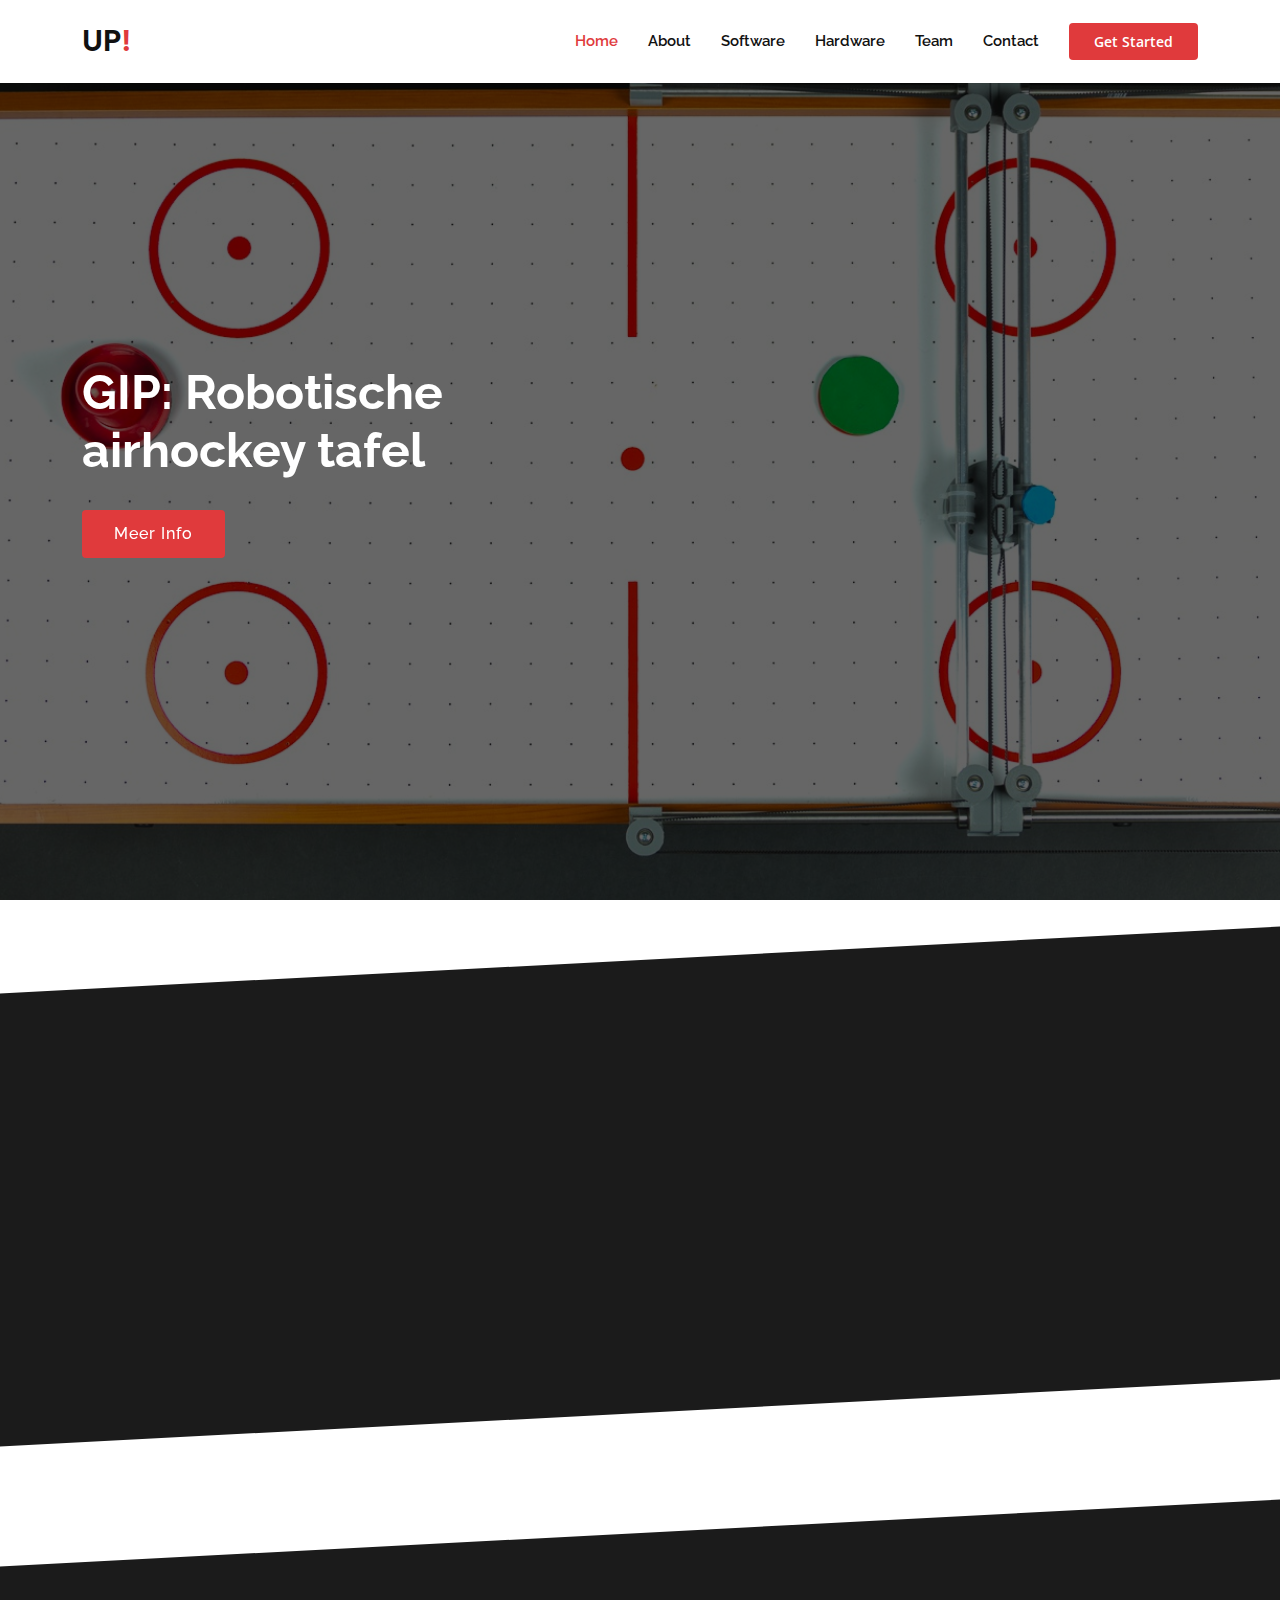
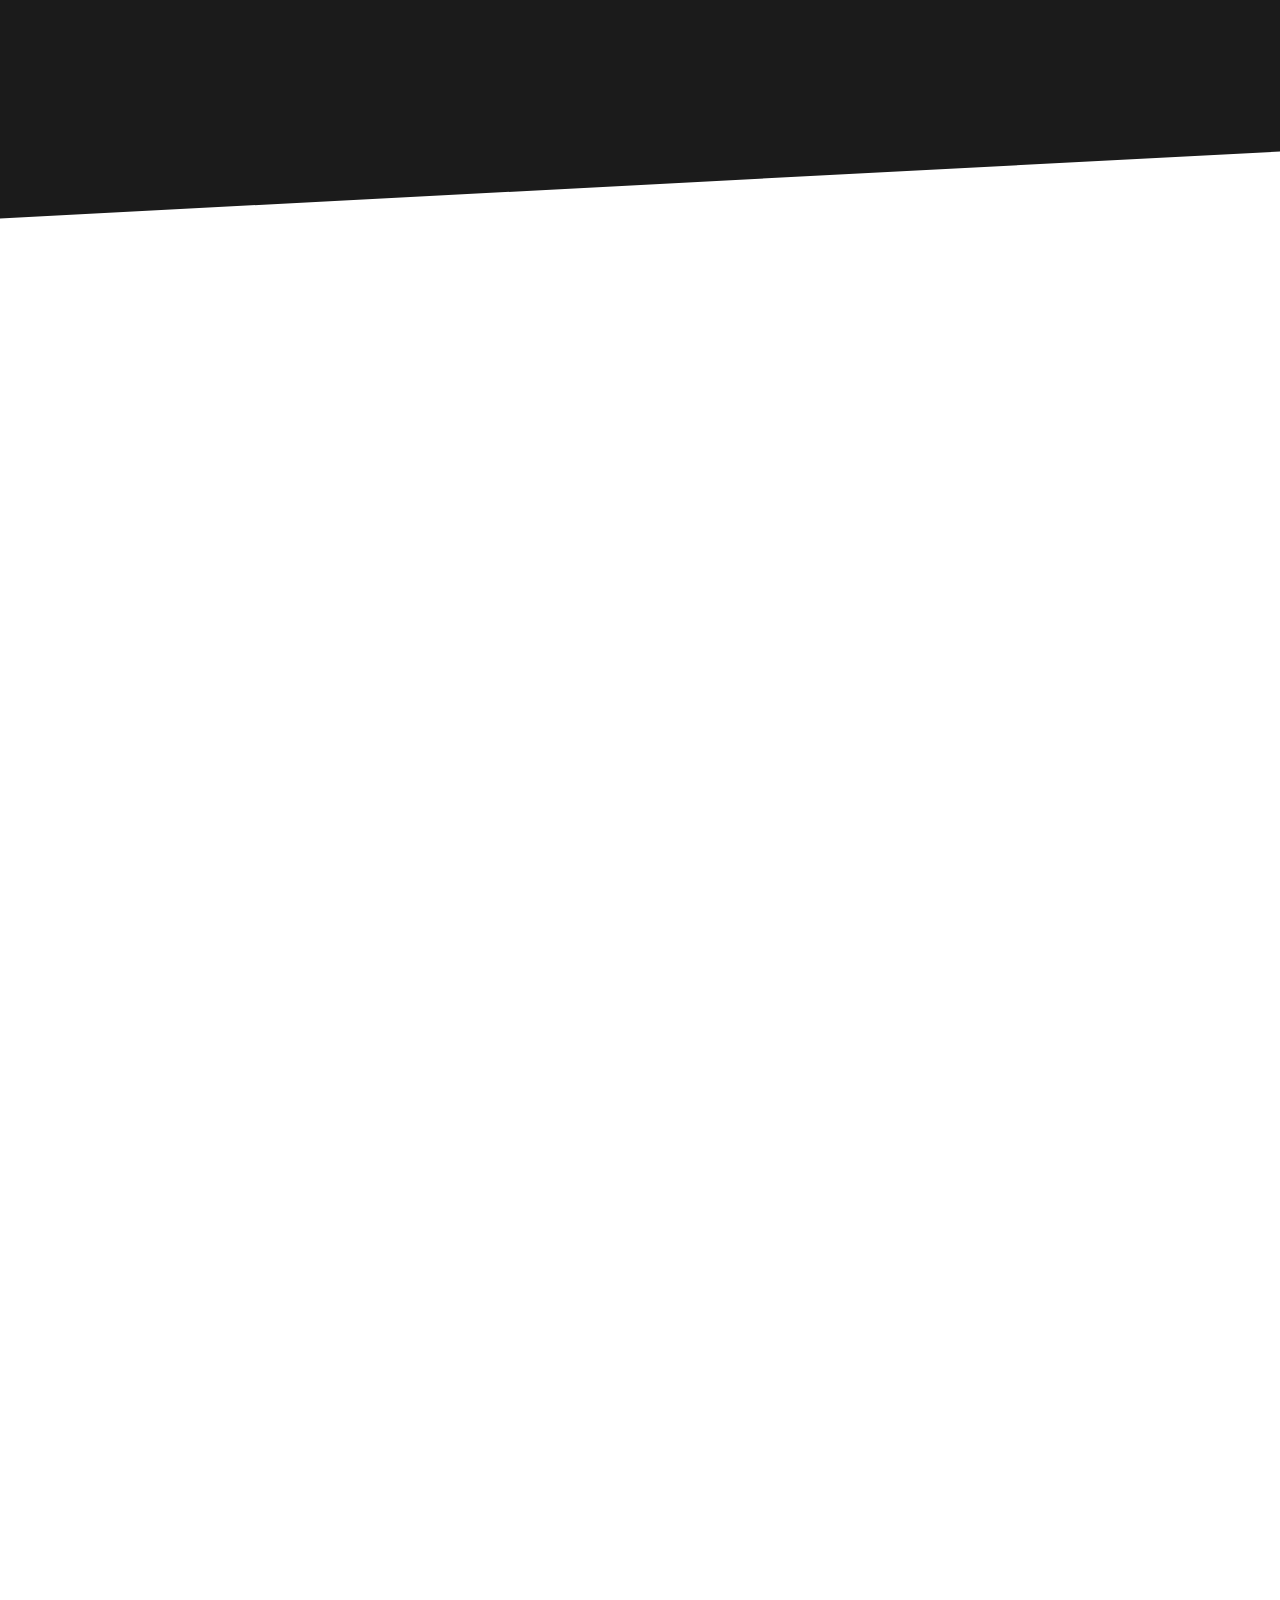
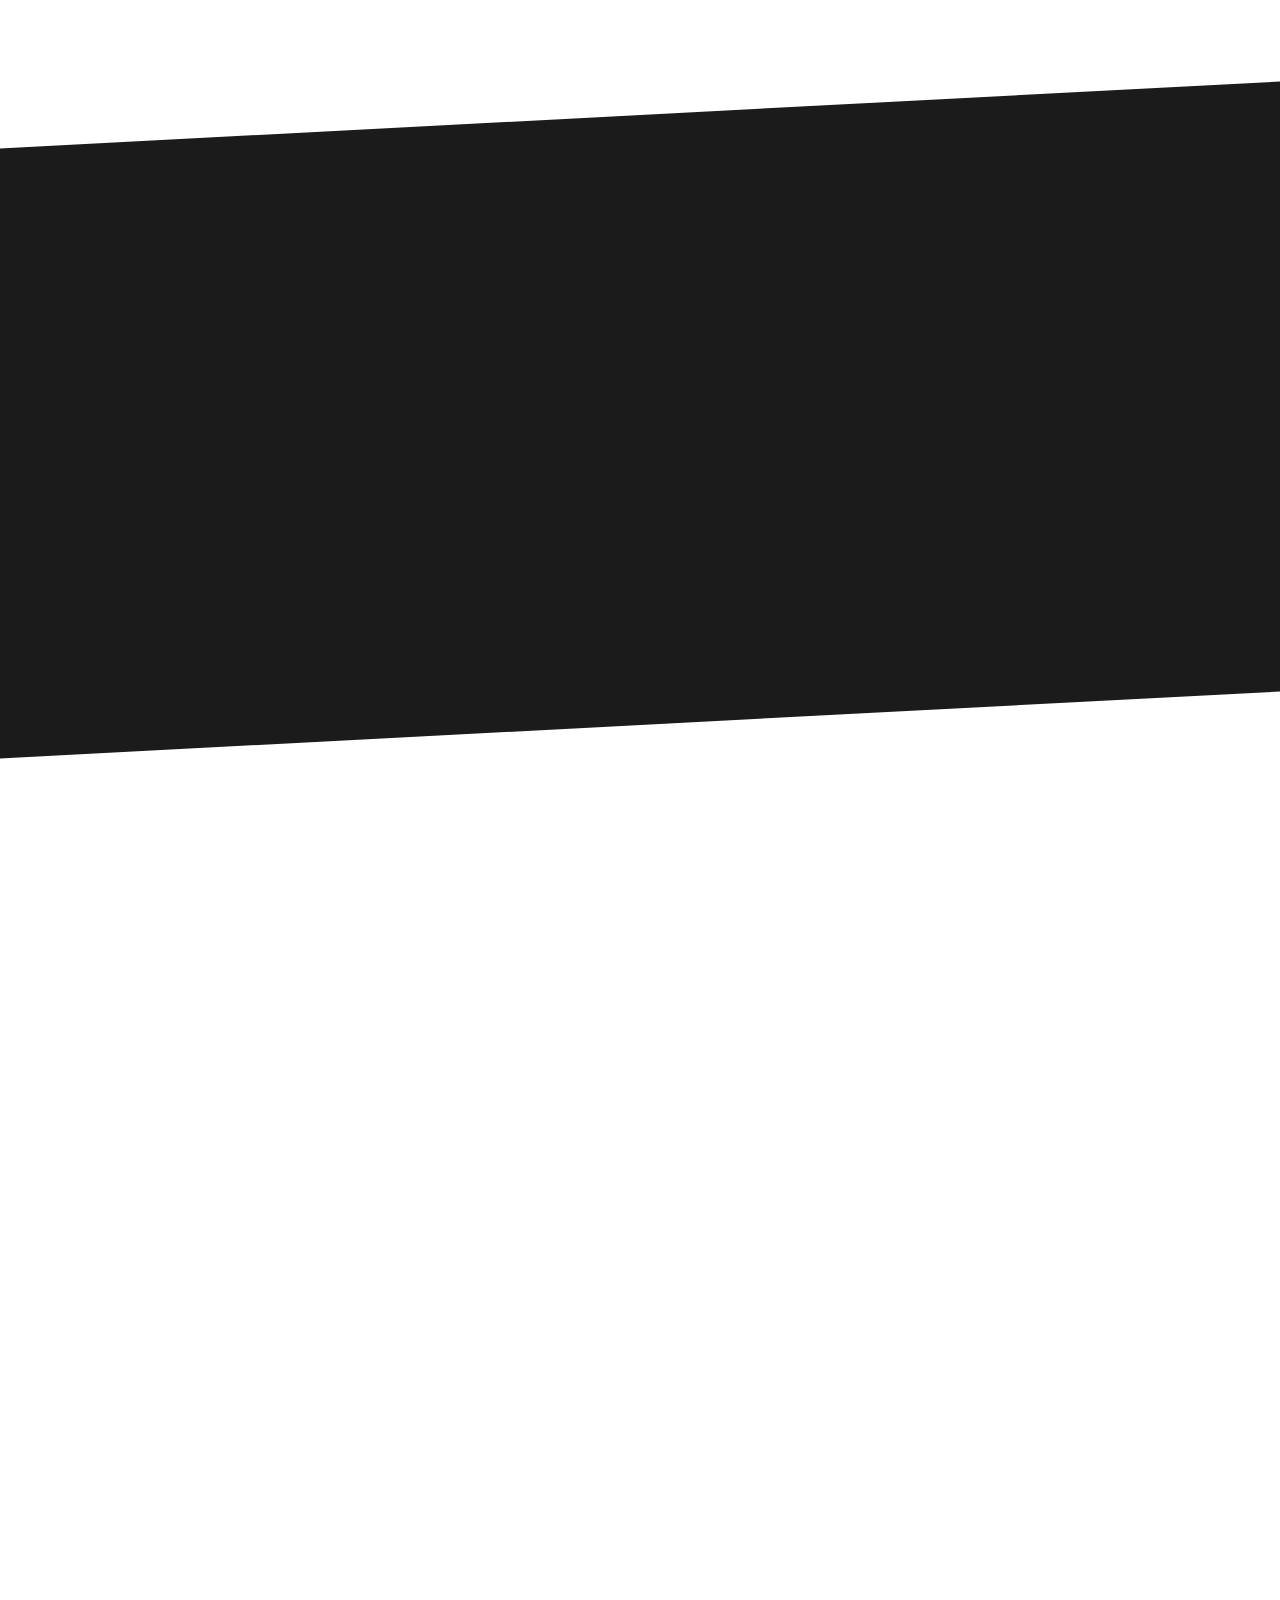
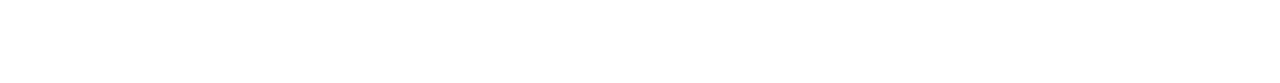
==== commit 209ff1eb: "Update index.html" ====
--- a/index.html
+++ b/index.html
@@ -345,10 +345,10 @@
 
         <div class="section-title">
           <h2>Software</h2>
-          <p></p>
+          <p>Heel het project wordt aangestuurd met een arduino en een CNC shield met drivers.</p>
         </div>
         <!--<p><iframe src="https://ptiz-my.sharepoint.com/:x:/g/personal/aron_declercq_school_ptiz_be/EaY5X-u7mkFIuTuMSvEYuCYBHSQghwsPdjTeiPGAQXugtw?e=gOOz6E"width="1350" height="450" style="border:0;" allowfullscreen="" loading="lazy"></iframe></p> -->
-          <div class="col-md-6">
+          <!--<div class="col-md-6">
             <img src="assets/img/onderdelen gip.jpeg"alt="HTML5 Icon" style="width:128px;height:128px;">
             <div class="icon-box" data-aos="fade-up" data-aos-delay="100">
               <i class="bi bi-briefcase"></i>
@@ -391,7 +391,7 @@
               <h4><a href="#">Eiusmod Tempor</a></h4>
               <p>Et harum quidem rerum facilis est et expedita distinctio. Nam libero tempore, cum soluta nobis est eligendi</p>
             </div>
-          </div>
+          </div>-->
         </div>
 
       </div>
